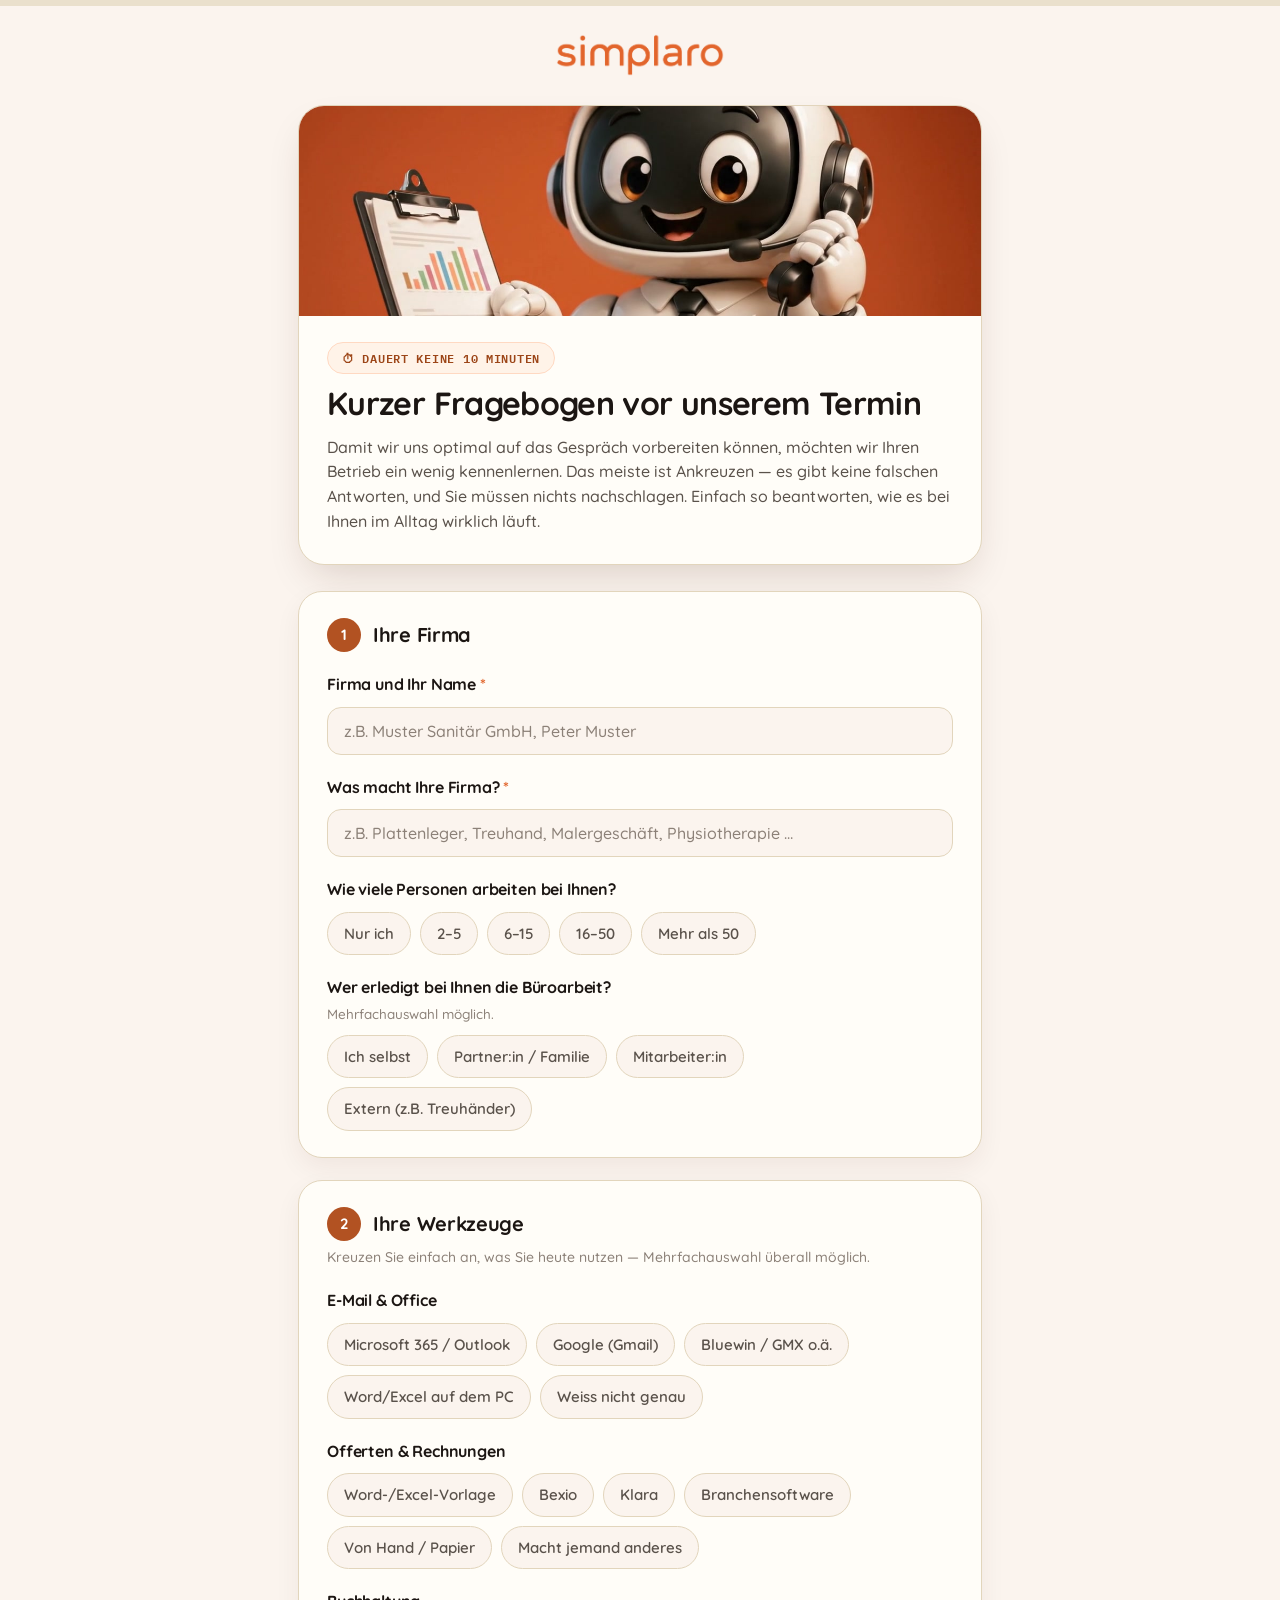
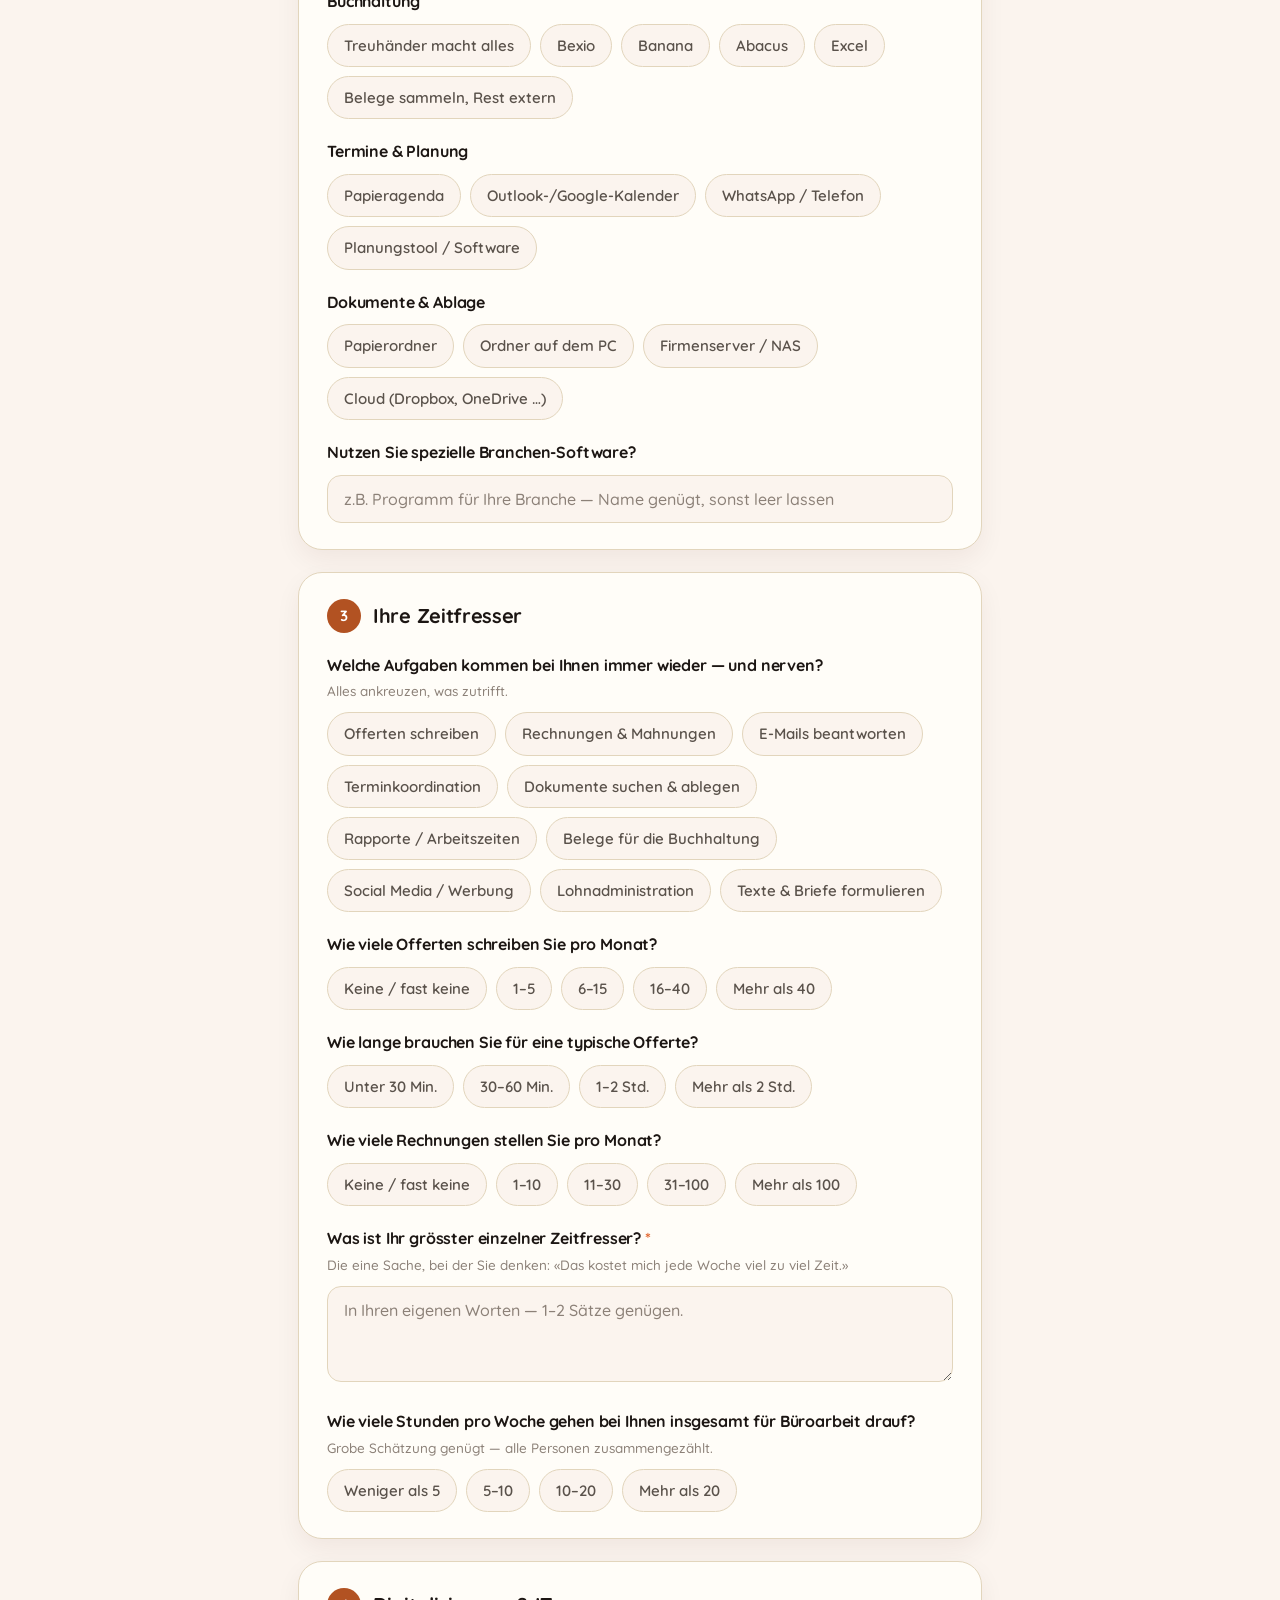
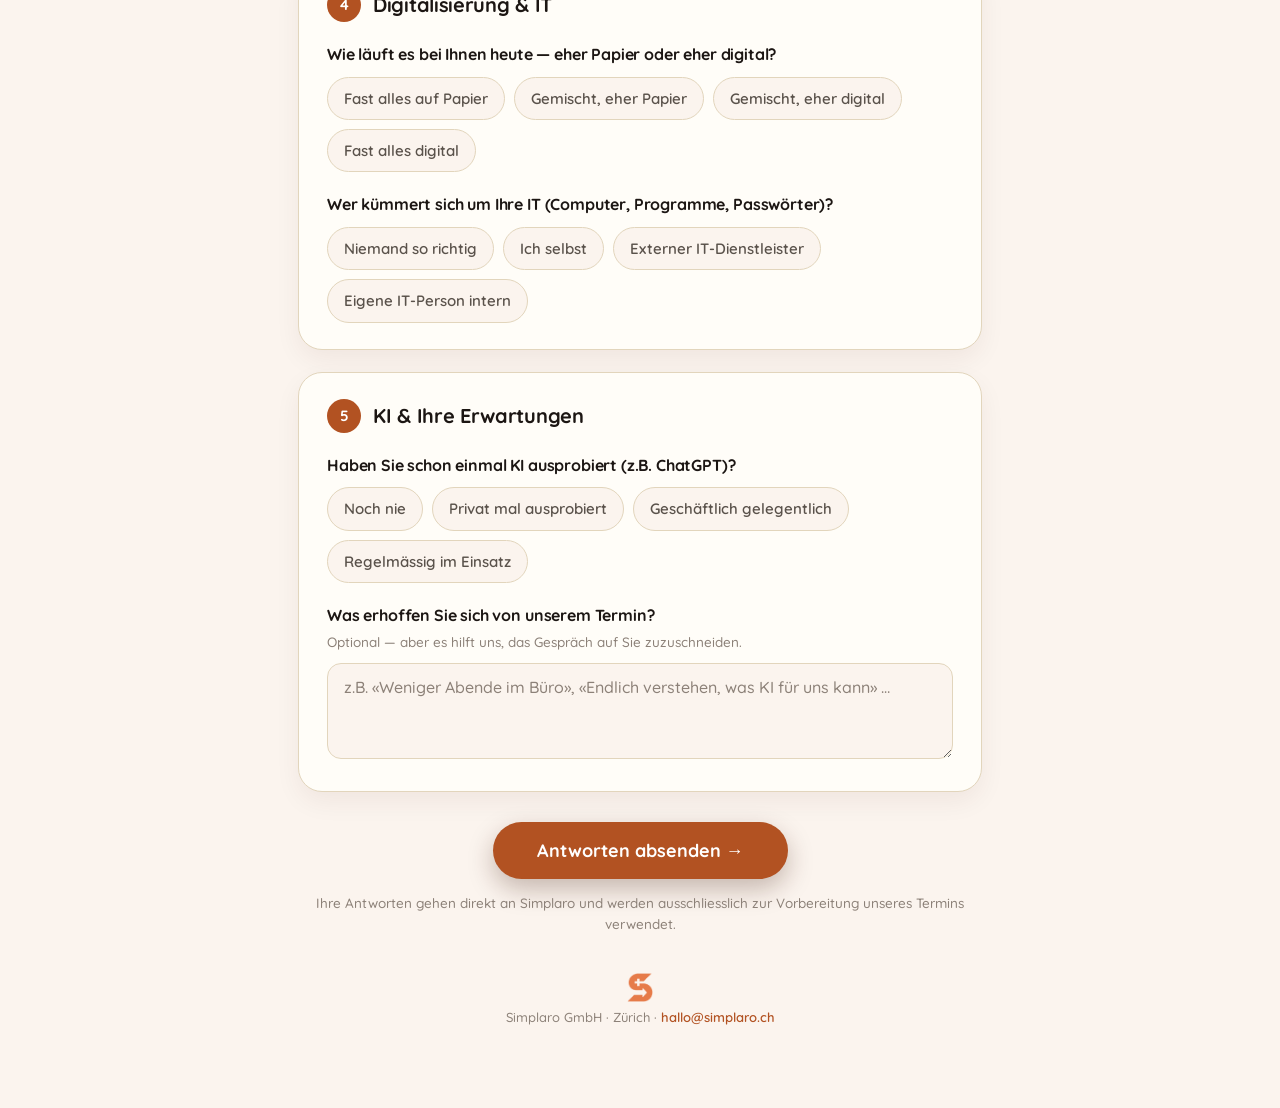
==== erstanalyse/index.html @ baf0f1b9 "Erstanalyse-Fragebogen unter /erstanalyse/ (8 Blöcke: Kunden & Auftritt, Team & Sie, Kontakt; KI-Ers" ====
<!DOCTYPE html>
<html lang="de-CH">
<head>
<meta charset="utf-8">
<meta name="viewport" content="width=device-width, initial-scale=1">
<meta name="robots" content="noindex,nofollow">
<title>Simplaro Erstanalyse – Kurzer Fragebogen</title>
<link rel="icon" type="image/png" href="assets/logo-mark-terra.png">
<link rel="preconnect" href="https://fonts.googleapis.com">
<link rel="preconnect" href="https://fonts.gstatic.com" crossorigin>
<link href="https://fonts.googleapis.com/css2?family=Quicksand:wght@500;600;700&family=IBM+Plex+Mono:wght@400;500;600&display=swap" rel="stylesheet">
<style>
  :root {
    --bg: #FBF4EE;
    --bg-warm: #F4EDE1;
    --bg-deep: #EAE0CC;
    --card: #FFFDF8;
    --ink: #1C1613;
    --ink-soft: #5A524B;
    --ink-faint: #8C8178;
    --terra: #B25222;
    --terra-dark: #9C4517;
    --terra-bright: #E2652C;
    --peach: #FFD9C2;
    --peach-soft: #FFF3E8;
    --line: #E2D5BC;
  }
  * { margin: 0; padding: 0; box-sizing: border-box; }
  html { scroll-behavior: smooth; }
  body {
    font-family: 'Quicksand', sans-serif;
    font-weight: 500;
    background: var(--bg);
    color: var(--ink);
    line-height: 1.55;
    -webkit-font-smoothing: antialiased;
  }
  .mono {
    font-family: 'IBM Plex Mono', monospace;
    font-size: 12px;
    font-weight: 600;
    letter-spacing: 0.06em;
    text-transform: uppercase;
  }

  /* Fortschrittsbalken */
  .progress-wrap {
    position: fixed; top: 0; left: 0; right: 0; z-index: 50;
    height: 6px; background: var(--bg-deep);
  }
  .progress-bar {
    height: 100%; width: 0%;
    background: linear-gradient(90deg, var(--terra), var(--terra-bright));
    border-radius: 0 999px 999px 0;
    transition: width 0.35s ease;
  }

  .shell { max-width: 720px; margin: 0 auto; padding: 34px 18px 80px; }

  /* Kopf */
  header { text-align: center; margin-bottom: 26px; }
  header img.wordmark { width: 168px; max-width: 55%; height: auto; margin-bottom: 22px; }
  .hero-card {
    background: var(--card);
    border: 1px solid var(--line);
    border-radius: 26px;
    overflow: hidden;
    box-shadow: 0 18px 40px -12px rgba(60,20,5,0.18);
    text-align: left;
  }
  .hero-img {
    display: block; width: 100%; height: 210px;
    object-fit: cover; object-position: center 30%;
  }
  .hero-body { padding: 26px 28px 30px; }
  h1 {
    font-size: clamp(24px, 5.5vw, 32px);
    font-weight: 700;
    letter-spacing: -0.02em;
    line-height: 1.2;
    margin: 10px 0 12px;
  }
  .hero-body p { color: var(--ink-soft); font-size: 16px; }
  .pill {
    display: inline-flex; align-items: center; gap: 7px;
    background: var(--peach-soft);
    color: var(--terra-dark);
    border: 1px solid var(--peach);
    border-radius: 999px;
    padding: 6px 14px;
  }

  /* Frage-Blöcke */
  section.block {
    background: var(--card);
    border: 1px solid var(--line);
    border-radius: 24px;
    padding: 26px 28px;
    margin-top: 22px;
    box-shadow: 0 10px 26px rgba(62,22,6,0.06);
  }
  .block-head { display: flex; align-items: center; gap: 12px; margin-bottom: 6px; }
  .block-num {
    flex: none;
    width: 34px; height: 34px; border-radius: 999px;
    background: var(--terra); color: #fff;
    display: flex; align-items: center; justify-content: center;
    font-weight: 700; font-size: 15px;
  }
  .block h2 { font-size: 20px; font-weight: 700; letter-spacing: -0.015em; }
  .block-intro { color: var(--ink-faint); font-size: 14px; margin-bottom: 4px; }

  fieldset { border: 0; margin-top: 20px; }
  legend, .q-label {
    display: block;
    font-weight: 700; font-size: 16px;
    letter-spacing: -0.01em;
    margin-bottom: 10px;
  }
  .hint { font-weight: 500; color: var(--ink-faint); font-size: 13.5px; margin: -6px 0 10px; }
  .req { color: var(--terra-bright); }

  /* Chips (Radio + Checkbox) */
  .chips { display: flex; flex-wrap: wrap; gap: 9px; }
  .chips label {
    position: relative; cursor: pointer;
    display: inline-flex; align-items: center;
    border: 1.5px solid var(--line);
    background: var(--bg);
    border-radius: 999px;
    padding: 9px 16px;
    font-size: 15px; font-weight: 600;
    color: var(--ink-soft);
    transition: all 0.15s ease;
    user-select: none;
  }
  .chips label:hover { border-color: var(--terra-bright); color: var(--ink); }
  .chips input { position: absolute; opacity: 0; pointer-events: none; }
  .chips input:checked + span { color: inherit; }
  .chips label:has(input:checked) {
    background: var(--peach-soft);
    border-color: var(--terra);
    color: var(--terra-dark);
    box-shadow: 0 2px 8px rgba(178,82,34,0.18);
  }
  .chips label:has(input:focus-visible) { outline: 2px solid var(--terra-bright); outline-offset: 2px; }

  /* Textfelder */
  input[type="text"], textarea {
    width: 100%;
    font-family: 'Quicksand', sans-serif;
    font-size: 16px; font-weight: 600;
    color: var(--ink);
    background: var(--bg);
    border: 1.5px solid var(--line);
    border-radius: 14px;
    padding: 13px 16px;
    transition: border-color 0.15s ease;
  }
  textarea { min-height: 96px; resize: vertical; font-weight: 500; }
  input[type="text"]:focus, textarea:focus {
    outline: none; border-color: var(--terra);
    background: #fff;
  }
  input::placeholder, textarea::placeholder { color: var(--ink-faint); font-weight: 500; }

  /* Absenden */
  .submit-zone { text-align: center; margin-top: 30px; }
  button.send {
    font-family: 'Quicksand', sans-serif;
    font-size: 18px; font-weight: 700;
    color: #fff; background: var(--terra);
    border: 0; border-radius: 999px;
    padding: 17px 44px;
    cursor: pointer;
    box-shadow: 0 10px 26px rgba(62,22,6,0.28);
    transition: all 0.15s ease;
  }
  button.send:hover { background: var(--terra-dark); transform: translateY(-1px); }
  button.send:disabled { opacity: 0.6; cursor: wait; transform: none; }
  .submit-note { color: var(--ink-faint); font-size: 13.5px; margin-top: 14px; }
  .form-error {
    display: none;
    margin-top: 16px; padding: 13px 18px;
    background: #FBEAE5; color: #A83A08;
    border: 1px solid #E98C58; border-radius: 14px;
    font-weight: 600; font-size: 15px;
  }

  /* Erfolg */
  #success { display: none; text-align: center; padding-top: 4vh; }
  #success .hero-card { text-align: center; }
  #success .hero-body { padding: 30px 28px 38px; }
  #success h1 { margin-top: 4px; }
  .potential-box {
    margin: 22px 0 6px;
    background: var(--peach-soft);
    border: 1.5px solid var(--peach);
    border-radius: 20px;
    padding: 20px 22px 22px;
    text-align: center;
  }
  .potential-box .mono { color: var(--terra-dark); }
  .potential-amount {
    font-family: 'IBM Plex Mono', monospace;
    font-size: clamp(22px, 6vw, 30px);
    font-weight: 600;
    color: var(--terra-dark);
    letter-spacing: -0.02em;
    margin: 8px 0 6px;
  }
  .potential-box p { font-size: 14.5px; color: var(--ink-soft); }
  .potential-chf {
    color: var(--ink-soft) !important;
    text-transform: none !important;
    letter-spacing: 0 !important;
    font-size: 14px !important;
    margin: -2px 0 10px;
  }
  .potential-note { font-size: 12.5px !important; color: var(--ink-faint) !important; margin-top: 10px; }

  footer {
    text-align: center; margin-top: 38px;
    color: var(--ink-faint); font-size: 13px;
  }
  footer a { color: var(--terra); font-weight: 600; text-decoration: none; }

  @media (max-width: 480px) {
    .shell { padding: 26px 12px 60px; }
    section.block, .hero-body { padding-left: 20px; padding-right: 20px; }
    section.block { padding-top: 22px; padding-bottom: 22px; border-radius: 20px; }
    .hero-img { height: 165px; }
    .chips label { padding: 10px 15px; }
  }
</style>
</head>
<body>

<div class="progress-wrap" aria-hidden="true"><div class="progress-bar" id="progressBar"></div></div>

<div class="shell">

  <header>
    <img class="wordmark" src="assets/logo-wordmark-terra.png" alt="Simplaro">
    <div class="hero-card">
      <img class="hero-img" src="assets/buerobot-phone.jpg" alt="Simplaro Bürobot mit Checkliste">
      <div class="hero-body">
        <span class="pill mono">⏱ Dauert keine 10 Minuten</span>
        <h1>Kurzer Fragebogen vor unserem Termin</h1>
        <p>Damit wir uns optimal auf das Gespräch vorbereiten können, möchten wir Ihren Betrieb ein wenig kennenlernen. Das meiste ist Ankreuzen — es gibt keine falschen Antworten, und Sie müssen nichts nachschlagen. Einfach so beantworten, wie es bei Ihnen im Alltag wirklich läuft.</p>
      </div>
    </div>
  </header>

  <form id="fragebogen" novalidate>
    <input type="text" name="_gotcha" tabindex="-1" autocomplete="off" style="display:none" aria-hidden="true">

    <!-- Block 1: Ihre Firma -->
    <section class="block">
      <div class="block-head"><div class="block-num">1</div><h2>Ihre Firma</h2></div>

      <fieldset>
        <label class="q-label" for="firma_name">Firma und Ihr Name <span class="req">*</span></label>
        <input type="text" id="firma_name" name="Firma und Name" required placeholder="z.B. Muster Sanitär GmbH, Peter Muster">
      </fieldset>

      <fieldset>
        <label class="q-label" for="branche">Was macht Ihre Firma? <span class="req">*</span></label>
        <input type="text" id="branche" name="Branche und Tätigkeit" required placeholder="z.B. Plattenleger, Treuhand, Malergeschäft, Physiotherapie …">
      </fieldset>

      <fieldset>
        <legend>Wie viele Personen arbeiten bei Ihnen?</legend>
        <div class="chips">
          <label><input type="radio" name="Mitarbeitende" value="Nur ich"><span>Nur ich</span></label>
          <label><input type="radio" name="Mitarbeitende" value="2–5"><span>2–5</span></label>
          <label><input type="radio" name="Mitarbeitende" value="6–15"><span>6–15</span></label>
          <label><input type="radio" name="Mitarbeitende" value="16–50"><span>16–50</span></label>
          <label><input type="radio" name="Mitarbeitende" value="Mehr als 50"><span>Mehr als 50</span></label>
        </div>
      </fieldset>

      <fieldset>
        <legend>Wer erledigt bei Ihnen die Büroarbeit?</legend>
        <p class="hint">Mehrfachauswahl möglich.</p>
        <div class="chips">
          <label><input type="checkbox" name="Büroarbeit erledigt" value="Ich selbst"><span>Ich selbst</span></label>
          <label><input type="checkbox" name="Büroarbeit erledigt" value="Partner:in / Familie"><span>Partner:in / Familie</span></label>
          <label><input type="checkbox" name="Büroarbeit erledigt" value="Mitarbeiter:in"><span>Mitarbeiter:in</span></label>
          <label><input type="checkbox" name="Büroarbeit erledigt" value="Extern (z.B. Treuhänder)"><span>Extern (z.B. Treuhänder)</span></label>
        </div>
      </fieldset>
    </section>

    <!-- Block 2: Ihre Werkzeuge -->
    <section class="block">
      <div class="block-head"><div class="block-num">2</div><h2>Ihre Werkzeuge</h2></div>
      <p class="block-intro">Kreuzen Sie einfach an, was Sie heute nutzen — Mehrfachauswahl überall möglich.</p>

      <fieldset>
        <legend>E-Mail &amp; Office</legend>
        <div class="chips">
          <label><input type="checkbox" name="Tools E-Mail und Office" value="Microsoft 365 / Outlook"><span>Microsoft 365 / Outlook</span></label>
          <label><input type="checkbox" name="Tools E-Mail und Office" value="Google (Gmail/Workspace)"><span>Google (Gmail)</span></label>
          <label><input type="checkbox" name="Tools E-Mail und Office" value="Bluewin / GMX / Hostpoint o.ä."><span>Bluewin / GMX o.ä.</span></label>
          <label><input type="checkbox" name="Tools E-Mail und Office" value="Word/Excel lokal installiert"><span>Word/Excel auf dem PC</span></label>
          <label><input type="checkbox" name="Tools E-Mail und Office" value="Weiss nicht genau"><span>Weiss nicht genau</span></label>
        </div>
      </fieldset>

      <fieldset>
        <legend>Offerten &amp; Rechnungen</legend>
        <div class="chips">
          <label><input type="checkbox" name="Tools Offerten und Rechnungen" value="Word-/Excel-Vorlage"><span>Word-/Excel-Vorlage</span></label>
          <label><input type="checkbox" name="Tools Offerten und Rechnungen" value="Bexio"><span>Bexio</span></label>
          <label><input type="checkbox" name="Tools Offerten und Rechnungen" value="Klara"><span>Klara</span></label>
          <label><input type="checkbox" name="Tools Offerten und Rechnungen" value="Branchensoftware"><span>Branchensoftware</span></label>
          <label><input type="checkbox" name="Tools Offerten und Rechnungen" value="Von Hand / Papier"><span>Von Hand / Papier</span></label>
          <label><input type="checkbox" name="Tools Offerten und Rechnungen" value="Macht jemand anderes für mich"><span>Macht jemand anderes</span></label>
        </div>
      </fieldset>

      <fieldset>
        <legend>Buchhaltung</legend>
        <div class="chips">
          <label><input type="checkbox" name="Tools Buchhaltung" value="Treuhänder macht alles"><span>Treuhänder macht alles</span></label>
          <label><input type="checkbox" name="Tools Buchhaltung" value="Bexio"><span>Bexio</span></label>
          <label><input type="checkbox" name="Tools Buchhaltung" value="Banana"><span>Banana</span></label>
          <label><input type="checkbox" name="Tools Buchhaltung" value="Abacus"><span>Abacus</span></label>
          <label><input type="checkbox" name="Tools Buchhaltung" value="Excel"><span>Excel</span></label>
          <label><input type="checkbox" name="Tools Buchhaltung" value="Belege sammeln, Rest extern"><span>Belege sammeln, Rest extern</span></label>
        </div>
      </fieldset>

      <fieldset>
        <legend>Termine &amp; Planung</legend>
        <div class="chips">
          <label><input type="checkbox" name="Tools Termine und Planung" value="Papieragenda"><span>Papieragenda</span></label>
          <label><input type="checkbox" name="Tools Termine und Planung" value="Outlook-/Google-Kalender"><span>Outlook-/Google-Kalender</span></label>
          <label><input type="checkbox" name="Tools Termine und Planung" value="WhatsApp / Telefon"><span>WhatsApp / Telefon</span></label>
          <label><input type="checkbox" name="Tools Termine und Planung" value="Planungstool / Software"><span>Planungstool / Software</span></label>
        </div>
      </fieldset>

      <fieldset>
        <legend>Dokumente &amp; Ablage</legend>
        <div class="chips">
          <label><input type="checkbox" name="Tools Ablage" value="Papierordner"><span>Papierordner</span></label>
          <label><input type="checkbox" name="Tools Ablage" value="Ordner auf dem PC"><span>Ordner auf dem PC</span></label>
          <label><input type="checkbox" name="Tools Ablage" value="Firmenserver / NAS"><span>Firmenserver / NAS</span></label>
          <label><input type="checkbox" name="Tools Ablage" value="Cloud (Dropbox, OneDrive, Google Drive …)"><span>Cloud (Dropbox, OneDrive …)</span></label>
        </div>
      </fieldset>

      <fieldset>
        <label class="q-label" for="branchensoftware">Nutzen Sie spezielle Branchen-Software?</label>
        <input type="text" id="branchensoftware" name="Branchensoftware" placeholder="z.B. Programm für Ihre Branche — Name genügt, sonst leer lassen">
      </fieldset>
    </section>

    <!-- Block 3: Ihre Zeitfresser -->
    <section class="block">
      <div class="block-head"><div class="block-num">3</div><h2>Ihre Zeitfresser</h2></div>

      <fieldset>
        <legend>Welche Aufgaben kommen bei Ihnen immer wieder — und nerven?</legend>
        <p class="hint">Alles ankreuzen, was zutrifft.</p>
        <div class="chips">
          <label><input type="checkbox" name="Wiederkehrende Aufgaben" value="Offerten schreiben"><span>Offerten schreiben</span></label>
          <label><input type="checkbox" name="Wiederkehrende Aufgaben" value="Rechnungen und Mahnungen"><span>Rechnungen &amp; Mahnungen</span></label>
          <label><input type="checkbox" name="Wiederkehrende Aufgaben" value="E-Mails beantworten"><span>E-Mails beantworten</span></label>
          <label><input type="checkbox" name="Wiederkehrende Aufgaben" value="Terminkoordination"><span>Terminkoordination</span></label>
          <label><input type="checkbox" name="Wiederkehrende Aufgaben" value="Dokumente suchen und ablegen"><span>Dokumente suchen &amp; ablegen</span></label>
          <label><input type="checkbox" name="Wiederkehrende Aufgaben" value="Rapporte und Arbeitszeiten erfassen"><span>Rapporte / Arbeitszeiten</span></label>
          <label><input type="checkbox" name="Wiederkehrende Aufgaben" value="Belege für die Buchhaltung"><span>Belege für die Buchhaltung</span></label>
          <label><input type="checkbox" name="Wiederkehrende Aufgaben" value="Social Media und Werbung"><span>Social Media / Werbung</span></label>
          <label><input type="checkbox" name="Wiederkehrende Aufgaben" value="Lohnadministration"><span>Lohnadministration</span></label>
          <label><input type="checkbox" name="Wiederkehrende Aufgaben" value="Texte und Briefe formulieren"><span>Texte &amp; Briefe formulieren</span></label>
        </div>
      </fieldset>

      <fieldset>
        <legend>Wie viele Offerten schreiben Sie pro Monat?</legend>
        <div class="chips">
          <label><input type="radio" name="Offerten pro Monat" value="Keine / fast keine"><span>Keine / fast keine</span></label>
          <label><input type="radio" name="Offerten pro Monat" value="1–5"><span>1–5</span></label>
          <label><input type="radio" name="Offerten pro Monat" value="6–15"><span>6–15</span></label>
          <label><input type="radio" name="Offerten pro Monat" value="16–40"><span>16–40</span></label>
          <label><input type="radio" name="Offerten pro Monat" value="Mehr als 40"><span>Mehr als 40</span></label>
        </div>
      </fieldset>

      <fieldset>
        <legend>Wie lange brauchen Sie für eine typische Offerte?</legend>
        <div class="chips">
          <label><input type="radio" name="Dauer pro Offerte" value="Unter 30 Minuten"><span>Unter 30 Min.</span></label>
          <label><input type="radio" name="Dauer pro Offerte" value="30–60 Minuten"><span>30–60 Min.</span></label>
          <label><input type="radio" name="Dauer pro Offerte" value="1–2 Stunden"><span>1–2 Std.</span></label>
          <label><input type="radio" name="Dauer pro Offerte" value="Mehr als 2 Stunden"><span>Mehr als 2 Std.</span></label>
        </div>
      </fieldset>

      <fieldset>
        <legend>Wie viele Rechnungen stellen Sie pro Monat?</legend>
        <div class="chips">
          <label><input type="radio" name="Rechnungen pro Monat" value="Keine / fast keine"><span>Keine / fast keine</span></label>
          <label><input type="radio" name="Rechnungen pro Monat" value="1–10"><span>1–10</span></label>
          <label><input type="radio" name="Rechnungen pro Monat" value="11–30"><span>11–30</span></label>
          <label><input type="radio" name="Rechnungen pro Monat" value="31–100"><span>31–100</span></label>
          <label><input type="radio" name="Rechnungen pro Monat" value="Mehr als 100"><span>Mehr als 100</span></label>
        </div>
      </fieldset>

      <fieldset>
        <label class="q-label" for="zeitfresser_top">Was ist Ihr grösster einzelner Zeitfresser? <span class="req">*</span></label>
        <p class="hint">Die eine Sache, bei der Sie denken: «Das kostet mich jede Woche viel zu viel Zeit.»</p>
        <textarea id="zeitfresser_top" name="Grösster Zeitfresser" required placeholder="In Ihren eigenen Worten — 1–2 Sätze genügen."></textarea>
      </fieldset>

      <fieldset>
        <legend>Wie viele Stunden pro Woche gehen bei Ihnen insgesamt für Büroarbeit drauf?</legend>
        <p class="hint">Grobe Schätzung genügt — alle Personen zusammengezählt.</p>
        <div class="chips">
          <label><input type="radio" name="Bürostunden pro Woche" value="Weniger als 5"><span>Weniger als 5</span></label>
          <label><input type="radio" name="Bürostunden pro Woche" value="5–10"><span>5–10</span></label>
          <label><input type="radio" name="Bürostunden pro Woche" value="10–20"><span>10–20</span></label>
          <label><input type="radio" name="Bürostunden pro Woche" value="Mehr als 20"><span>Mehr als 20</span></label>
        </div>
      </fieldset>
    </section>

    <!-- Block 4: Digitalisierung & IT -->
    <section class="block">
      <div class="block-head"><div class="block-num">4</div><h2>Digitalisierung &amp; IT</h2></div>

      <fieldset>
        <legend>Wie läuft es bei Ihnen heute — eher Papier oder eher digital?</legend>
        <div class="chips">
          <label><input type="radio" name="Papier oder digital" value="Fast alles auf Papier"><span>Fast alles auf Papier</span></label>
          <label><input type="radio" name="Papier oder digital" value="Gemischt, eher Papier"><span>Gemischt, eher Papier</span></label>
          <label><input type="radio" name="Papier oder digital" value="Gemischt, eher digital"><span>Gemischt, eher digital</span></label>
          <label><input type="radio" name="Papier oder digital" value="Fast alles digital"><span>Fast alles digital</span></label>
        </div>
      </fieldset>

      <fieldset>
        <legend>Wer kümmert sich um Ihre IT (Computer, Programme, Passwörter)?</legend>
        <div class="chips">
          <label><input type="radio" name="IT-Betreuung" value="Niemand so richtig"><span>Niemand so richtig</span></label>
          <label><input type="radio" name="IT-Betreuung" value="Ich selbst"><span>Ich selbst</span></label>
          <label><input type="radio" name="IT-Betreuung" value="Externer IT-Dienstleister"><span>Externer IT-Dienstleister</span></label>
          <label><input type="radio" name="IT-Betreuung" value="Eigene IT-Person intern"><span>Eigene IT-Person intern</span></label>
        </div>
      </fieldset>
    </section>

    <!-- Block 5: KI & Erwartungen -->
    <section class="block">
      <div class="block-head"><div class="block-num">5</div><h2>KI &amp; Ihre Erwartungen</h2></div>

      <fieldset>
        <legend>Haben Sie schon einmal KI ausprobiert (z.B. ChatGPT)?</legend>
        <div class="chips">
          <label><input type="radio" name="KI-Erfahrung" value="Noch nie"><span>Noch nie</span></label>
          <label><input type="radio" name="KI-Erfahrung" value="Privat mal ausprobiert"><span>Privat mal ausprobiert</span></label>
          <label><input type="radio" name="KI-Erfahrung" value="Geschäftlich gelegentlich"><span>Geschäftlich gelegentlich</span></label>
          <label><input type="radio" name="KI-Erfahrung" value="Regelmässig im Einsatz"><span>Regelmässig im Einsatz</span></label>
        </div>
      </fieldset>

      <fieldset>
        <label class="q-label" for="erwartungen">Was erhoffen Sie sich von unserem Termin?</label>
        <p class="hint">Optional — aber es hilft uns, das Gespräch auf Sie zuzuschneiden.</p>
        <textarea id="erwartungen" name="Erwartungen an den Termin" placeholder="z.B. «Weniger Abende im Büro», «Endlich verstehen, was KI für uns kann» …"></textarea>
      </fieldset>
    </section>

    <div class="submit-zone">
      <button type="submit" class="send" id="sendBtn">Antworten absenden →</button>
      <div class="form-error" id="formError"></div>
      <p class="submit-note">Ihre Antworten gehen direkt an Simplaro und werden ausschliesslich zur Vorbereitung unseres Termins verwendet.</p>
    </div>
  </form>

  <!-- Erfolgs-Screen -->
  <div id="success">
    <div class="hero-card">
      <img class="hero-img" src="assets/buerobot-phone.jpg" alt="Simplaro Bürobot">
      <div class="hero-body">
        <span class="pill mono">✓ Angekommen</span>
        <h1 id="successTitle">Herzlichen Dank!</h1>
        <p>Ihre Antworten sind bei uns eingetroffen. Wir schauen sie uns vor unserem Termin genau an — so können wir die gemeinsame Zeit voll für Ihre Themen nutzen.</p>
        <div class="potential-box" id="potentialBox" style="display:none">
          <span class="mono">💡 Ihre Ersteinschätzung</span>
          <div class="potential-amount" id="potentialAmount"></div>
          <div class="potential-chf mono" id="potentialChf"></div>
          <p id="potentialText"></p>
          <p id="potentialHebel" style="font-size:14px; color:var(--terra-dark); font-weight:600;"></p>
          <p class="potential-note" id="potentialNote">Grobe Ersteinschätzung — was bei Ihnen wirklich drinliegt, schauen wir im Termin gemeinsam an.</p>
        </div>
        <p>Bis bald!<br><strong>Ihr Simplaro-Team</strong></p>
      </div>
    </div>
  </div>

  <footer>
    <img src="assets/logo-mark-terra.png" alt="" width="26" height="29" style="opacity:0.85"><br>
    Simplaro GmbH · Zürich · <a href="mailto:hallo@simplaro.ch">hallo@simplaro.ch</a>
  </footer>

</div>

<script>
(function () {
  var ENDPOINT = 'https://formspree.io/f/xvzjnjnv';
  var WORKER_URL = 'https://simplaro-erstanalyse.philkrieger4.workers.dev';

  var form = document.getElementById('fragebogen');
  var bar = document.getElementById('progressBar');
  var sendBtn = document.getElementById('sendBtn');
  var errBox = document.getElementById('formError');

  // Fortschritt: Anteil beantworteter Fragengruppen
  var groupNames = (function () {
    var names = [];
    form.querySelectorAll('input[name], textarea[name]').forEach(function (el) {
      if (el.name === '_gotcha') return;
      if (names.indexOf(el.name) === -1) names.push(el.name);
    });
    return names;
  })();

  function updateProgress() {
    var done = 0;
    groupNames.forEach(function (name) {
      var els = form.querySelectorAll('[name="' + CSS.escape(name) + '"]');
      var answered = false;
      els.forEach(function (el) {
        if ((el.type === 'radio' || el.type === 'checkbox') ? el.checked : el.value.trim() !== '') answered = true;
      });
      if (answered) done++;
    });
    bar.style.width = Math.round((done / groupNames.length) * 100) + '%';
  }
  form.addEventListener('input', updateProgress);
  form.addEventListener('change', updateProgress);

  function showError(msg) {
    errBox.textContent = msg;
    errBox.style.display = 'block';
  }

  form.addEventListener('submit', function (e) {
    e.preventDefault();
    errBox.style.display = 'none';

    // Pflichtfelder prüfen
    var missing = null;
    form.querySelectorAll('[required]').forEach(function (el) {
      if (!missing && el.value.trim() === '') missing = el;
    });
    if (missing) {
      showError('Bitte füllen Sie noch die mit * markierten Felder aus.');
      missing.scrollIntoView({ behavior: 'smooth', block: 'center' });
      missing.focus({ preventScroll: true });
      return;
    }

    var data = new FormData(form);
    var firma = (data.get('Firma und Name') || '').toString().trim();
    data.append('_subject', 'Simplaro Erstanalyse: ' + (firma || 'Neue Antwort'));

    function fmtCHF(n) {
      n = Math.round(n / 500) * 500;
      return n.toString().replace(/\B(?=(\d{3})+(?!\d))/g, "'");
    }
    function fmtH(n) { return (Math.round(n * 2) / 2).toString().replace('.', ','); }

    // Antworten als Objekt für die KI-Einschätzung
    var antworten = {};
    data.forEach(function (v, k) {
      if (k === '_gotcha' || k === '_subject' || v === '') return;
      antworten[k] = antworten[k] ? antworten[k] + ', ' + v : v;
    });

    // Fallback: konservative Formel (Routineanteil 40–55% × Automatisierungsgrad ~30–50% → netto 15–25%)
    function fallbackAssessment() {
      var bands = { 'Weniger als 5': [2, 5], '5–10': [5, 10], '10–20': [10, 20], 'Mehr als 20': [20, 30] };
      var band = bands[data.get('Bürostunden pro Woche')];
      if (!band) return null;
      var aufgaben = data.getAll('Wiederkehrende Aufgaben').slice(0, 3);
      return {
        stunden_pro_woche_min: band[0] * 0.15,
        stunden_pro_woche_max: band[1] * 0.25,
        chf_pro_jahr_min: band[0] * 0.15 * 46 * 100,
        chf_pro_jahr_max: band[1] * 0.25 * 46 * 100,
        einschaetzung: 'So viel wiederkehrende Büroarbeit lässt sich bei Ihnen erfahrungsgemäss automatisieren' +
          (aufgaben.length ? ' — vor allem bei: ' + aufgaben.join(', ') + '.' : '.'),
        top_hebel: aufgaben,
        vorbehalt: null
      };
    }

    // KI-Einschätzung vom Simplaro-Worker (Claude); bei Fehler/Timeout → Formel-Fallback
    function getAssessment() {
      var ctrl = new AbortController();
      var timer = setTimeout(function () { ctrl.abort(); }, 35000);
      return fetch(WORKER_URL, {
        method: 'POST',
        headers: { 'Content-Type': 'application/json' },
        body: JSON.stringify({ antworten: antworten }),
        signal: ctrl.signal
      }).then(function (res) {
        clearTimeout(timer);
        if (!res.ok) throw new Error('HTTP ' + res.status);
        return res.json();
      }).then(function (a) {
        if (typeof a.stunden_pro_woche_min !== 'number' || typeof a.chf_pro_jahr_min !== 'number') throw new Error('bad shape');
        return a;
      }).catch(function () {
        clearTimeout(timer);
        return fallbackAssessment();
      });
    }

    sendBtn.disabled = true;
    sendBtn.textContent = 'Ihre Antworten werden ausgewertet …';

    getAssessment().then(function (a) {
      if (a) {
        data.append('Ersteinschätzung Sparpotenzial (auto)',
          'ca. ' + fmtH(a.stunden_pro_woche_min) + '–' + fmtH(a.stunden_pro_woche_max) + ' Std./Woche' +
          ' ≈ CHF ' + fmtCHF(a.chf_pro_jahr_min) + '–' + fmtCHF(a.chf_pro_jahr_max) + ' pro Jahr | ' +
          a.einschaetzung +
          (a.top_hebel && a.top_hebel.length ? ' | Hebel: ' + a.top_hebel.join(', ') : '') +
          (a.vorbehalt ? ' | Vorbehalt: ' + a.vorbehalt : ''));
      }

      sendBtn.textContent = 'Wird gesendet …';
      return fetch(ENDPOINT, {
        method: 'POST',
        body: data,
        headers: { 'Accept': 'application/json' }
      }).then(function (res) {
        if (!res.ok) throw new Error('HTTP ' + res.status);
        var vorname = firma.split(',').pop().trim().split(' ')[0];
        if (vorname && firma.indexOf(',') !== -1) {
          document.getElementById('successTitle').textContent = 'Herzlichen Dank, ' + vorname + '!';
        }
        if (a) {
          document.getElementById('potentialAmount').textContent =
            'ca. ' + fmtH(a.stunden_pro_woche_min) + '–' + fmtH(a.stunden_pro_woche_max) + ' Std. pro Woche';
          document.getElementById('potentialChf').textContent =
            '≈ CHF ' + fmtCHF(a.chf_pro_jahr_min) + '–' + fmtCHF(a.chf_pro_jahr_max) + ' pro Jahr';
          document.getElementById('potentialText').textContent = a.einschaetzung;
          document.getElementById('potentialHebel').textContent =
            (a.top_hebel && a.top_hebel.length) ? 'Ihre grössten Hebel: ' + a.top_hebel.join(' · ') : '';
          if (a.vorbehalt) {
            document.getElementById('potentialNote').textContent =
              a.vorbehalt + ' Was bei Ihnen wirklich drinliegt, schauen wir im Termin gemeinsam an.';
          }
          document.getElementById('potentialBox').style.display = 'block';
        }
        form.style.display = 'none';
        document.querySelector('header').style.display = 'none';
        document.getElementById('success').style.display = 'block';
        bar.style.width = '100%';
        window.scrollTo({ top: 0, behavior: 'smooth' });
      });
    }).catch(function () {
      sendBtn.disabled = false;
      sendBtn.textContent = 'Antworten absenden →';
      showError('Hoppla — das Senden hat nicht geklappt. Bitte versuchen Sie es nochmals oder schicken Sie uns Ihre Antworten per E-Mail an hallo@simplaro.ch.');
    });
  });
})();
</script>
</body>
</html>
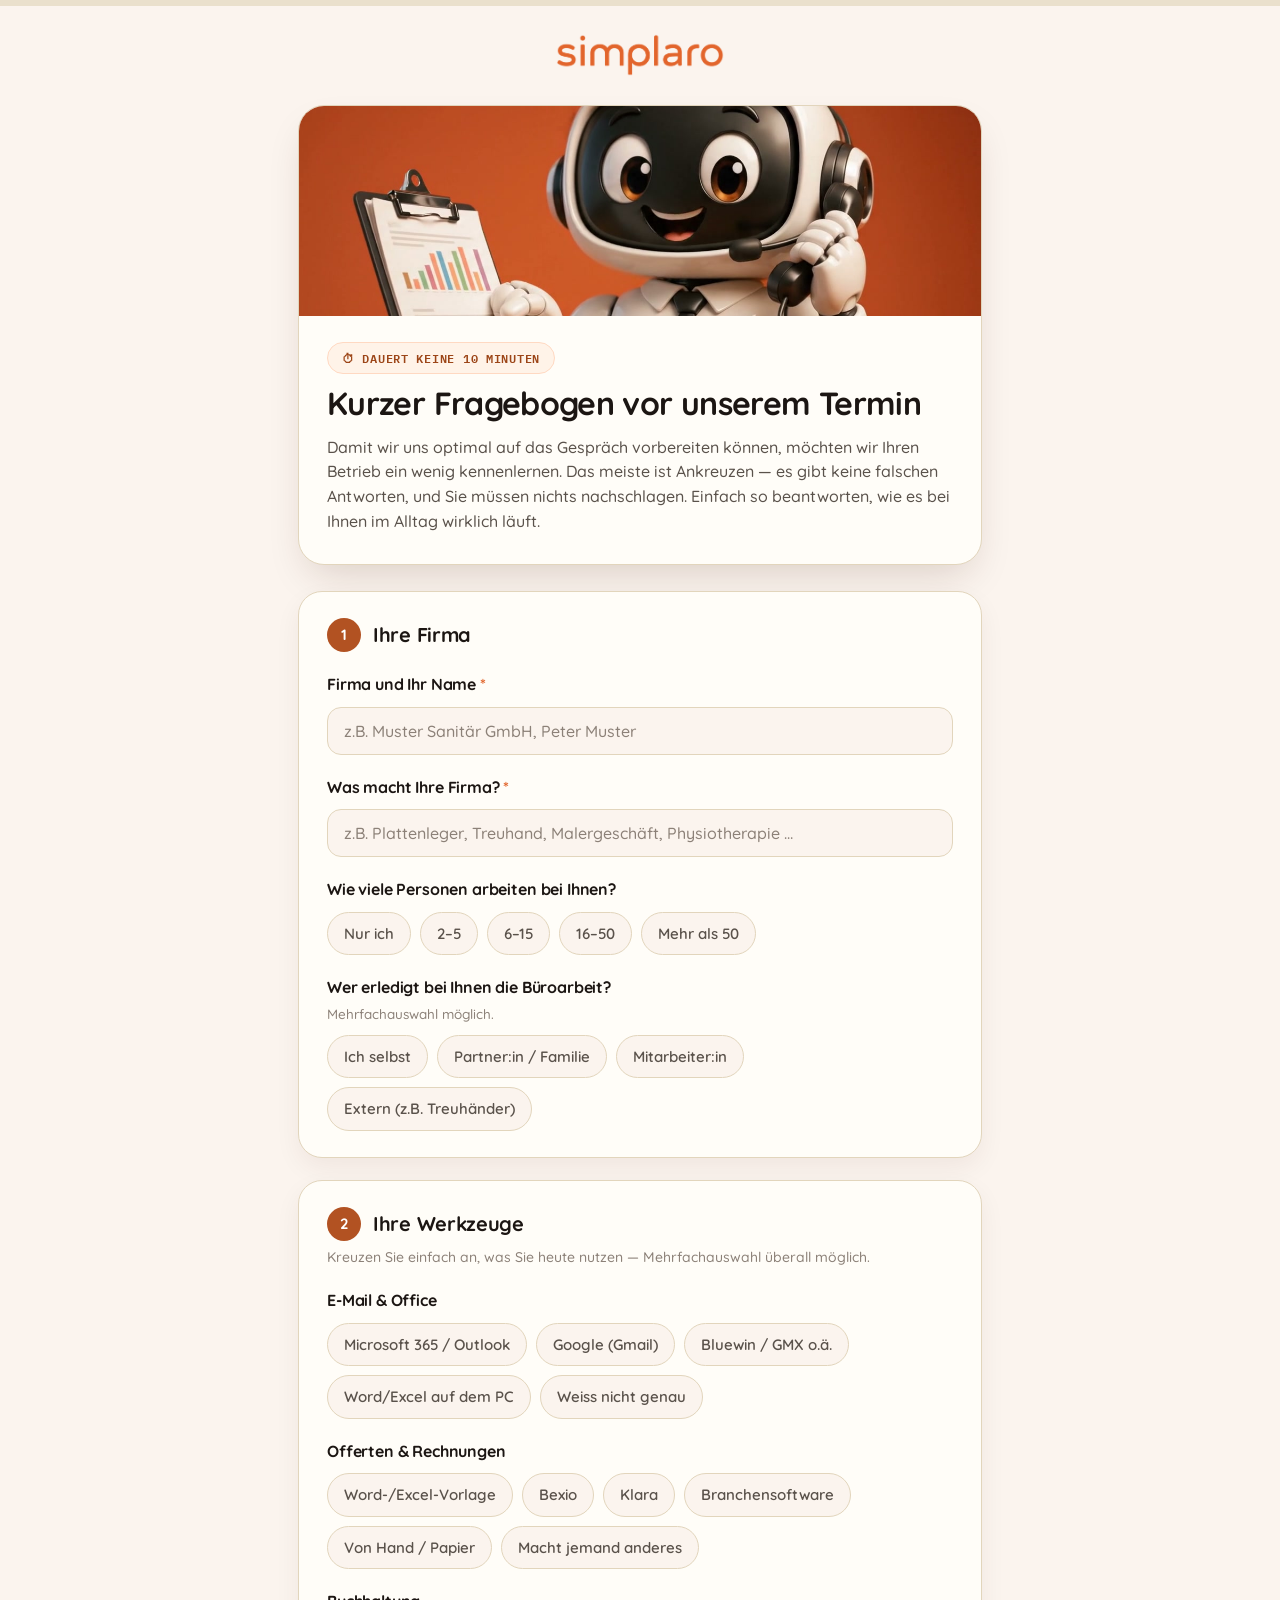
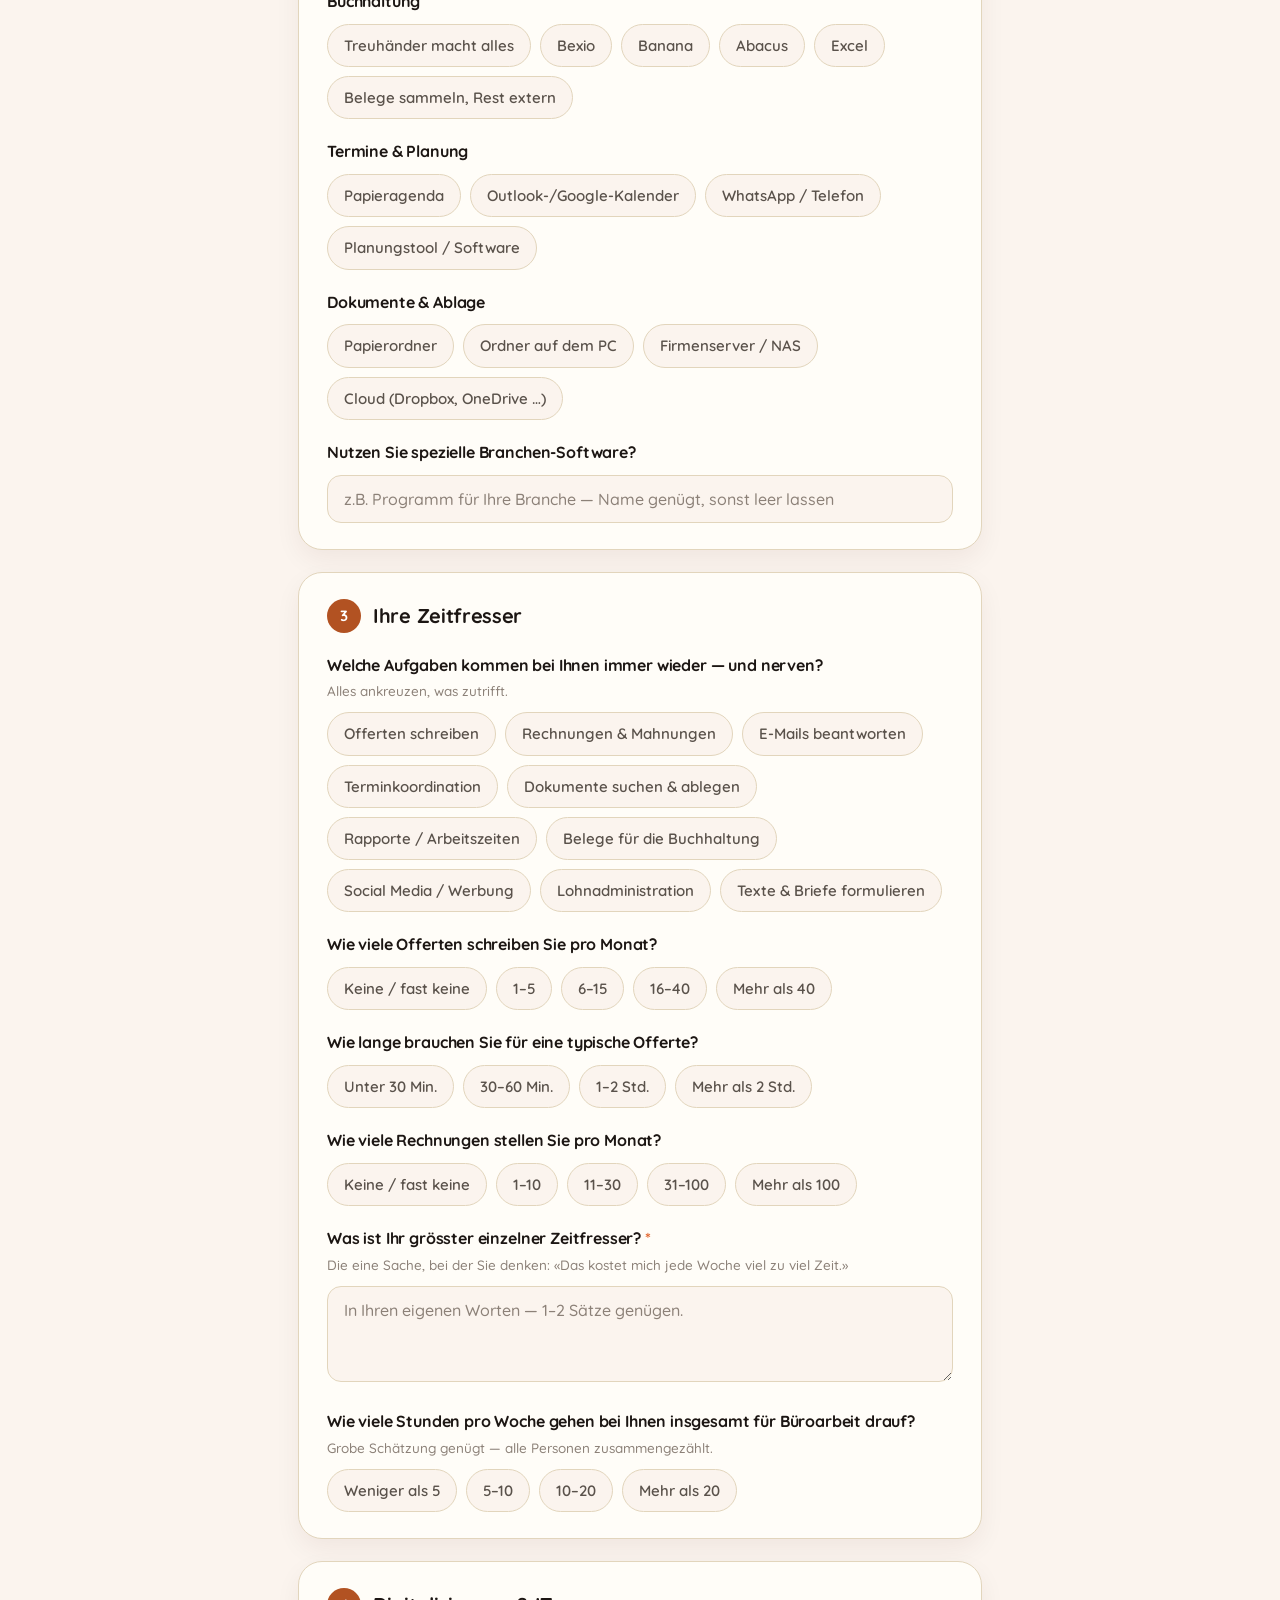
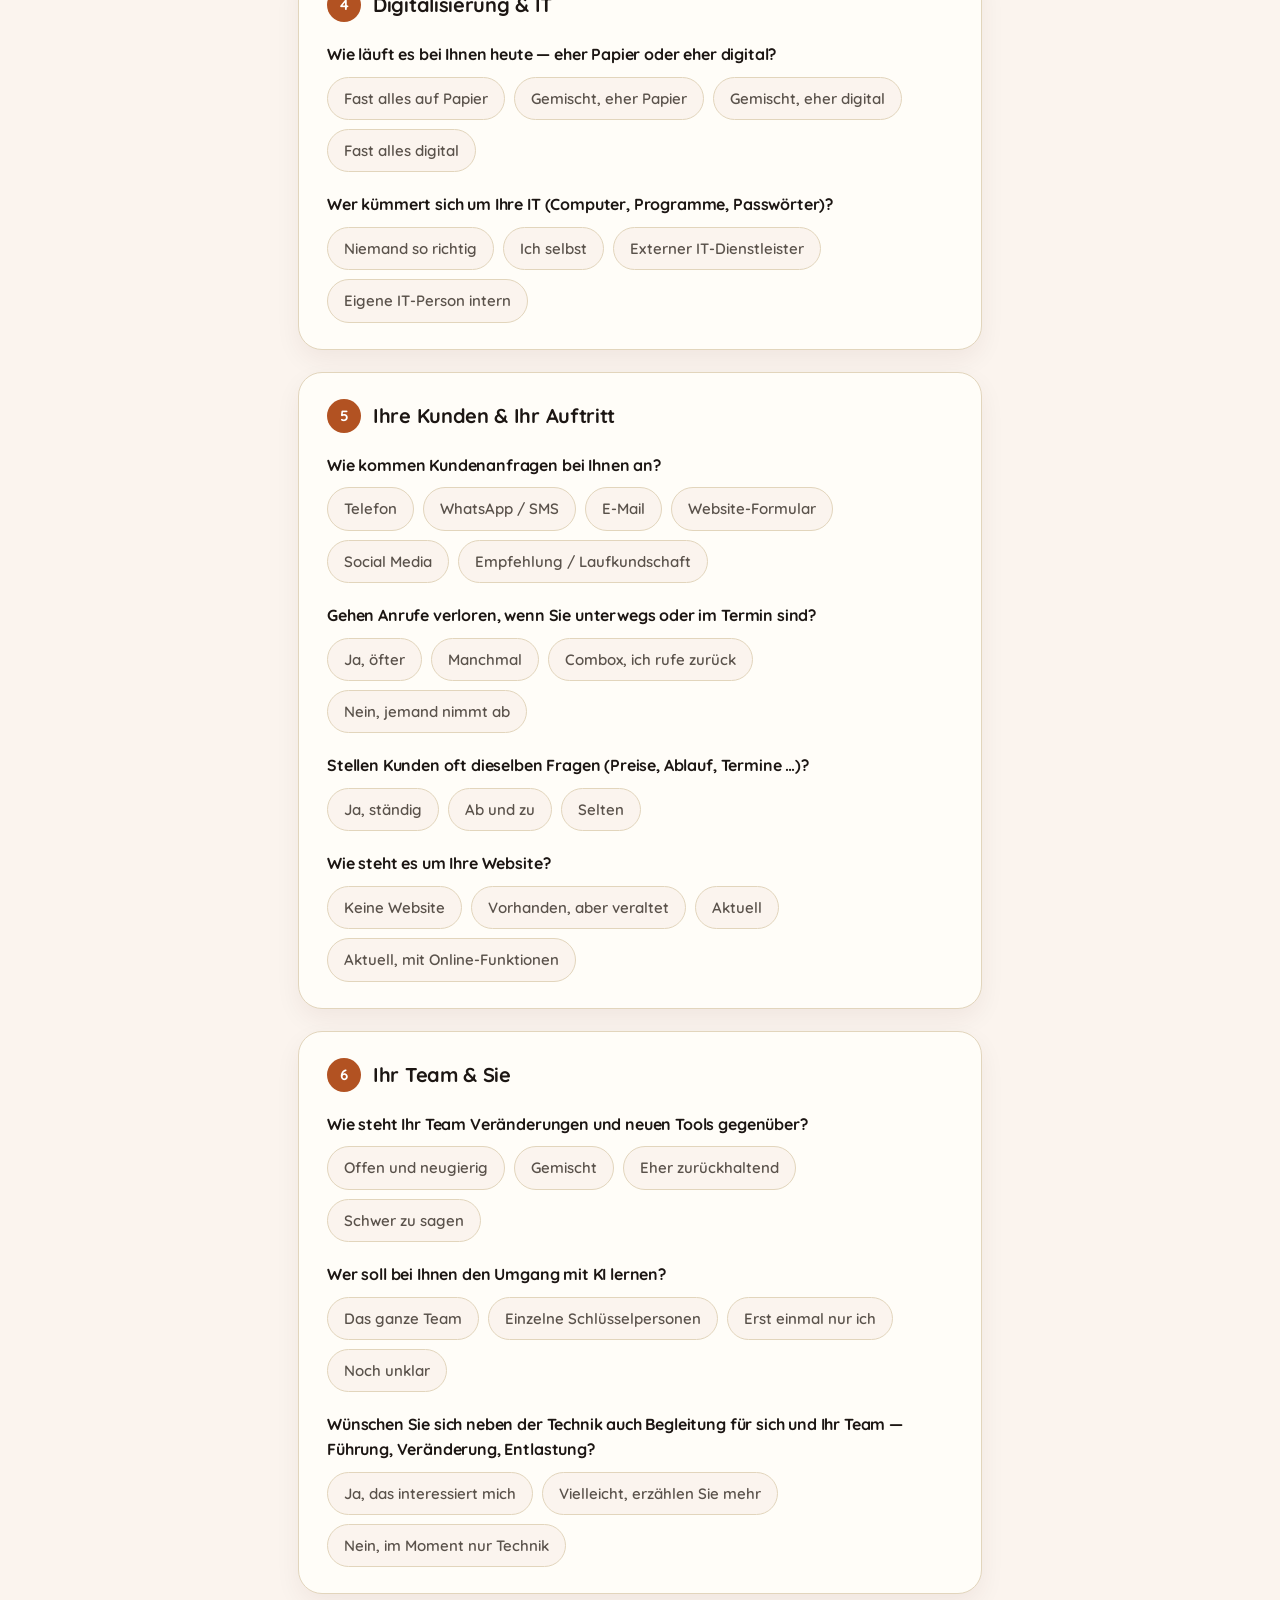
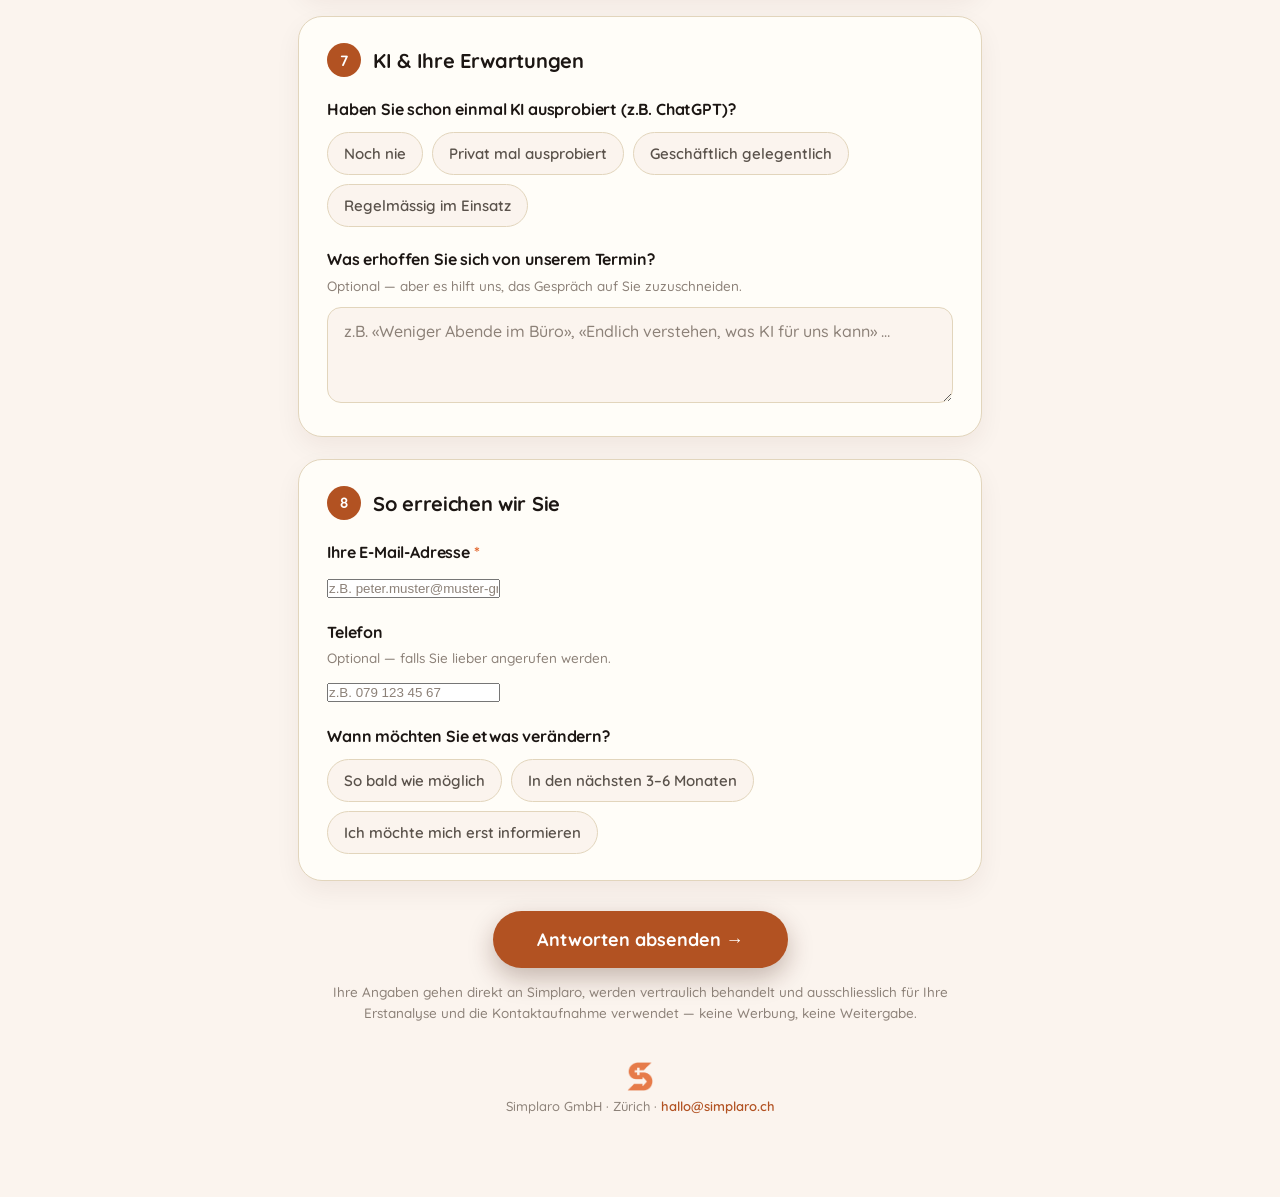
==== commit 1789ed25: "Erstanalyse: korrekte neue Version (8 Blöcke) — vorher versehentlich alte Fassung kopiert" ====
--- a/erstanalyse/index.html
+++ b/erstanalyse/index.html
@@ -454,9 +454,89 @@
       </fieldset>
     </section>
 
-    <!-- Block 5: KI & Erwartungen -->
+    <!-- Block 5: Kundenkontakt & Aussenauftritt -->
     <section class="block">
-      <div class="block-head"><div class="block-num">5</div><h2>KI &amp; Ihre Erwartungen</h2></div>
+      <div class="block-head"><div class="block-num">5</div><h2>Ihre Kunden &amp; Ihr Auftritt</h2></div>
+
+      <fieldset>
+        <legend>Wie kommen Kundenanfragen bei Ihnen an?</legend>
+        <div class="chips">
+          <label><input type="checkbox" name="Anfragekanäle" value="Telefon"><span>Telefon</span></label>
+          <label><input type="checkbox" name="Anfragekanäle" value="WhatsApp / SMS"><span>WhatsApp / SMS</span></label>
+          <label><input type="checkbox" name="Anfragekanäle" value="E-Mail"><span>E-Mail</span></label>
+          <label><input type="checkbox" name="Anfragekanäle" value="Website-Formular"><span>Website-Formular</span></label>
+          <label><input type="checkbox" name="Anfragekanäle" value="Social Media"><span>Social Media</span></label>
+          <label><input type="checkbox" name="Anfragekanäle" value="Empfehlung / Laufkundschaft"><span>Empfehlung / Laufkundschaft</span></label>
+        </div>
+      </fieldset>
+
+      <fieldset>
+        <legend>Gehen Anrufe verloren, wenn Sie unterwegs oder im Termin sind?</legend>
+        <div class="chips">
+          <label><input type="radio" name="Verpasste Anrufe" value="Ja, öfter"><span>Ja, öfter</span></label>
+          <label><input type="radio" name="Verpasste Anrufe" value="Manchmal"><span>Manchmal</span></label>
+          <label><input type="radio" name="Verpasste Anrufe" value="Combox, ich rufe zurück"><span>Combox, ich rufe zurück</span></label>
+          <label><input type="radio" name="Verpasste Anrufe" value="Nein, jemand nimmt ab"><span>Nein, jemand nimmt ab</span></label>
+        </div>
+      </fieldset>
+
+      <fieldset>
+        <legend>Stellen Kunden oft dieselben Fragen (Preise, Ablauf, Termine …)?</legend>
+        <div class="chips">
+          <label><input type="radio" name="Gleiche Kundenfragen" value="Ja, ständig"><span>Ja, ständig</span></label>
+          <label><input type="radio" name="Gleiche Kundenfragen" value="Ab und zu"><span>Ab und zu</span></label>
+          <label><input type="radio" name="Gleiche Kundenfragen" value="Selten"><span>Selten</span></label>
+        </div>
+      </fieldset>
+
+      <fieldset>
+        <legend>Wie steht es um Ihre Website?</legend>
+        <div class="chips">
+          <label><input type="radio" name="Website-Status" value="Keine Website"><span>Keine Website</span></label>
+          <label><input type="radio" name="Website-Status" value="Vorhanden, aber veraltet"><span>Vorhanden, aber veraltet</span></label>
+          <label><input type="radio" name="Website-Status" value="Aktuell"><span>Aktuell</span></label>
+          <label><input type="radio" name="Website-Status" value="Aktuell mit Online-Funktionen"><span>Aktuell, mit Online-Funktionen</span></label>
+        </div>
+      </fieldset>
+    </section>
+
+    <!-- Block 6: Ihr Team & Sie -->
+    <section class="block">
+      <div class="block-head"><div class="block-num">6</div><h2>Ihr Team &amp; Sie</h2></div>
+
+      <fieldset>
+        <legend>Wie steht Ihr Team Veränderungen und neuen Tools gegenüber?</legend>
+        <div class="chips">
+          <label><input type="radio" name="Team-Haltung" value="Offen und neugierig"><span>Offen und neugierig</span></label>
+          <label><input type="radio" name="Team-Haltung" value="Gemischt"><span>Gemischt</span></label>
+          <label><input type="radio" name="Team-Haltung" value="Eher zurückhaltend"><span>Eher zurückhaltend</span></label>
+          <label><input type="radio" name="Team-Haltung" value="Schwer zu sagen"><span>Schwer zu sagen</span></label>
+        </div>
+      </fieldset>
+
+      <fieldset>
+        <legend>Wer soll bei Ihnen den Umgang mit KI lernen?</legend>
+        <div class="chips">
+          <label><input type="radio" name="KI-Schulung für" value="Das ganze Team"><span>Das ganze Team</span></label>
+          <label><input type="radio" name="KI-Schulung für" value="Einzelne Schlüsselpersonen"><span>Einzelne Schlüsselpersonen</span></label>
+          <label><input type="radio" name="KI-Schulung für" value="Erst einmal nur ich"><span>Erst einmal nur ich</span></label>
+          <label><input type="radio" name="KI-Schulung für" value="Noch unklar"><span>Noch unklar</span></label>
+        </div>
+      </fieldset>
+
+      <fieldset>
+        <legend>Wünschen Sie sich neben der Technik auch Begleitung für sich und Ihr Team — Führung, Veränderung, Entlastung?</legend>
+        <div class="chips">
+          <label><input type="radio" name="Coaching-Interesse" value="Ja, das interessiert mich"><span>Ja, das interessiert mich</span></label>
+          <label><input type="radio" name="Coaching-Interesse" value="Vielleicht, erzählen Sie mehr"><span>Vielleicht, erzählen Sie mehr</span></label>
+          <label><input type="radio" name="Coaching-Interesse" value="Nein, im Moment nur Technik"><span>Nein, im Moment nur Technik</span></label>
+        </div>
+      </fieldset>
+    </section>
+
+    <!-- Block 7: KI & Erwartungen -->
+    <section class="block">
+      <div class="block-head"><div class="block-num">7</div><h2>KI &amp; Ihre Erwartungen</h2></div>
 
       <fieldset>
         <legend>Haben Sie schon einmal KI ausprobiert (z.B. ChatGPT)?</legend>
@@ -475,10 +555,35 @@
       </fieldset>
     </section>
 
+    <!-- Block 8: Kontakt -->
+    <section class="block">
+      <div class="block-head"><div class="block-num">8</div><h2>So erreichen wir Sie</h2></div>
+
+      <fieldset>
+        <label class="q-label" for="kontakt_email">Ihre E-Mail-Adresse <span class="req">*</span></label>
+        <input type="email" id="kontakt_email" name="E-Mail" required placeholder="z.B. peter.muster@muster-gmbh.ch">
+      </fieldset>
+
+      <fieldset>
+        <label class="q-label" for="kontakt_tel">Telefon</label>
+        <p class="hint">Optional — falls Sie lieber angerufen werden.</p>
+        <input type="tel" id="kontakt_tel" name="Telefon" placeholder="z.B. 079 123 45 67">
+      </fieldset>
+
+      <fieldset>
+        <legend>Wann möchten Sie etwas verändern?</legend>
+        <div class="chips">
+          <label><input type="radio" name="Zeithorizont" value="So bald wie möglich"><span>So bald wie möglich</span></label>
+          <label><input type="radio" name="Zeithorizont" value="In den nächsten 3–6 Monaten"><span>In den nächsten 3–6 Monaten</span></label>
+          <label><input type="radio" name="Zeithorizont" value="Ich möchte mich erst informieren"><span>Ich möchte mich erst informieren</span></label>
+        </div>
+      </fieldset>
+    </section>
+
     <div class="submit-zone">
       <button type="submit" class="send" id="sendBtn">Antworten absenden →</button>
       <div class="form-error" id="formError"></div>
-      <p class="submit-note">Ihre Antworten gehen direkt an Simplaro und werden ausschliesslich zur Vorbereitung unseres Termins verwendet.</p>
+      <p class="submit-note">Ihre Angaben gehen direkt an Simplaro, werden vertraulich behandelt und ausschliesslich für Ihre Erstanalyse und die Kontaktaufnahme verwendet — keine Werbung, keine Weitergabe.</p>
     </div>
   </form>
 
@@ -569,6 +674,8 @@
     var data = new FormData(form);
     var firma = (data.get('Firma und Name') || '').toString().trim();
     data.append('_subject', 'Simplaro Erstanalyse: ' + (firma || 'Neue Antwort'));
+    var replyMail = (data.get('E-Mail') || '').toString().trim();
+    if (replyMail) data.append('_replyto', replyMail);
 
     function fmtCHF(n) {
       n = Math.round(n / 500) * 500;
@@ -579,7 +686,7 @@
     // Antworten als Objekt für die KI-Einschätzung
     var antworten = {};
     data.forEach(function (v, k) {
-      if (k === '_gotcha' || k === '_subject' || v === '') return;
+      if (k === '_gotcha' || k === '_subject' || k === '_replyto' || v === '') return;
       antworten[k] = antworten[k] ? antworten[k] + ', ' + v : v;
     });
 
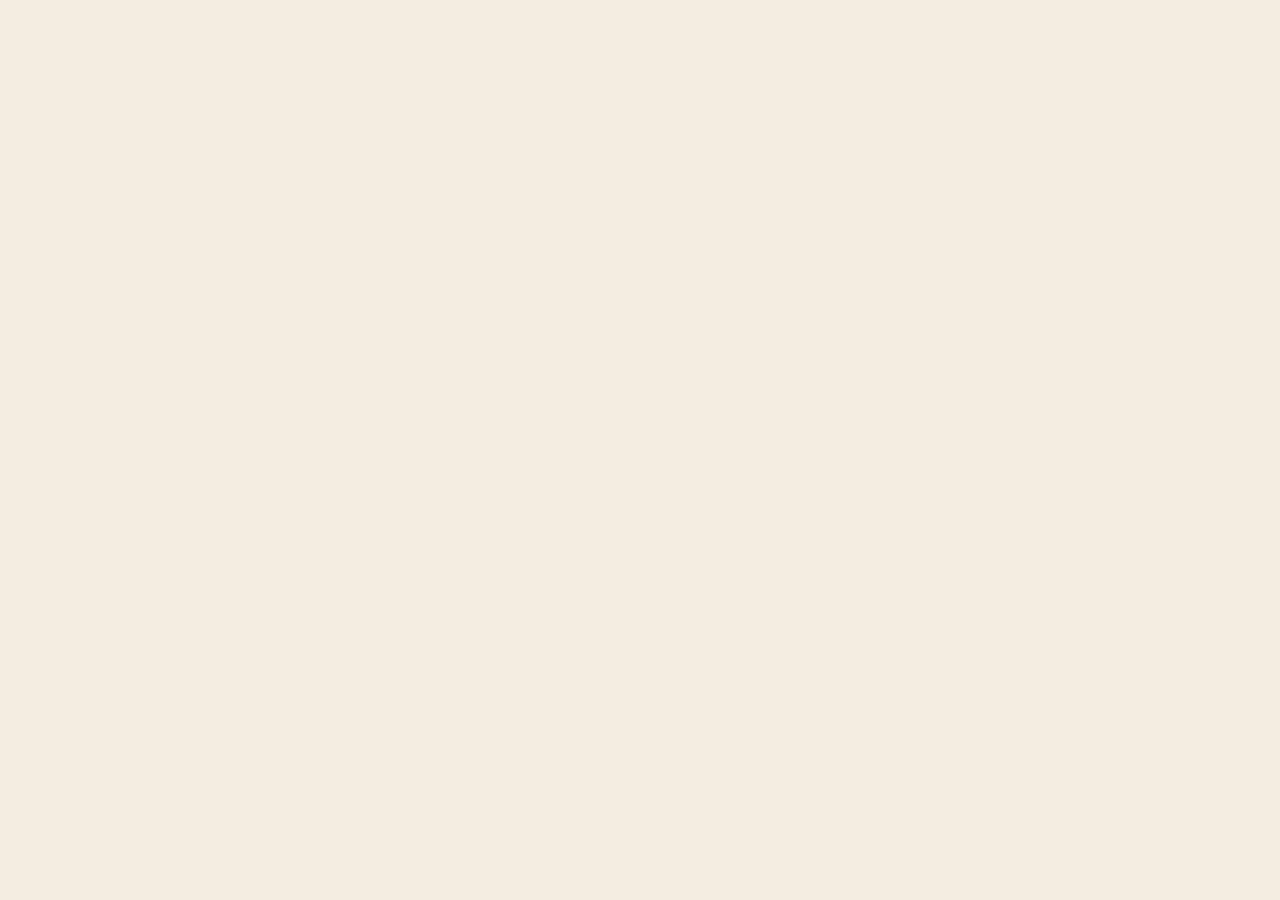
==== commit cc908e9f: "Alten statischen Erstanalyse-Fragebogen entfernt — /erstanalyse/ leitet auf den neuen React-Fragebog" ====
--- a/erstanalyse/index.html
+++ b/erstanalyse/index.html
@@ -2,785 +2,11 @@
 <html lang="de-CH">
 <head>
 <meta charset="utf-8">
-<meta name="viewport" content="width=device-width, initial-scale=1">
+<meta http-equiv="refresh" content="0; url=../ui_kits/website/erstanalyse.html">
 <meta name="robots" content="noindex,nofollow">
-<title>Simplaro Erstanalyse – Kurzer Fragebogen</title>
-<link rel="icon" type="image/png" href="assets/logo-mark-terra.png">
-<link rel="preconnect" href="https://fonts.googleapis.com">
-<link rel="preconnect" href="https://fonts.gstatic.com" crossorigin>
-<link href="https://fonts.googleapis.com/css2?family=Quicksand:wght@500;600;700&family=IBM+Plex+Mono:wght@400;500;600&display=swap" rel="stylesheet">
-<style>
-  :root {
-    --bg: #FBF4EE;
-    --bg-warm: #F4EDE1;
-    --bg-deep: #EAE0CC;
-    --card: #FFFDF8;
-    --ink: #1C1613;
-    --ink-soft: #5A524B;
-    --ink-faint: #8C8178;
-    --terra: #B25222;
-    --terra-dark: #9C4517;
-    --terra-bright: #E2652C;
-    --peach: #FFD9C2;
-    --peach-soft: #FFF3E8;
-    --line: #E2D5BC;
-  }
-  * { margin: 0; padding: 0; box-sizing: border-box; }
-  html { scroll-behavior: smooth; }
-  body {
-    font-family: 'Quicksand', sans-serif;
-    font-weight: 500;
-    background: var(--bg);
-    color: var(--ink);
-    line-height: 1.55;
-    -webkit-font-smoothing: antialiased;
-  }
-  .mono {
-    font-family: 'IBM Plex Mono', monospace;
-    font-size: 12px;
-    font-weight: 600;
-    letter-spacing: 0.06em;
-    text-transform: uppercase;
-  }
-
-  /* Fortschrittsbalken */
-  .progress-wrap {
-    position: fixed; top: 0; left: 0; right: 0; z-index: 50;
-    height: 6px; background: var(--bg-deep);
-  }
-  .progress-bar {
-    height: 100%; width: 0%;
-    background: linear-gradient(90deg, var(--terra), var(--terra-bright));
-    border-radius: 0 999px 999px 0;
-    transition: width 0.35s ease;
-  }
-
-  .shell { max-width: 720px; margin: 0 auto; padding: 34px 18px 80px; }
-
-  /* Kopf */
-  header { text-align: center; margin-bottom: 26px; }
-  header img.wordmark { width: 168px; max-width: 55%; height: auto; margin-bottom: 22px; }
-  .hero-card {
-    background: var(--card);
-    border: 1px solid var(--line);
-    border-radius: 26px;
-    overflow: hidden;
-    box-shadow: 0 18px 40px -12px rgba(60,20,5,0.18);
-    text-align: left;
-  }
-  .hero-img {
-    display: block; width: 100%; height: 210px;
-    object-fit: cover; object-position: center 30%;
-  }
-  .hero-body { padding: 26px 28px 30px; }
-  h1 {
-    font-size: clamp(24px, 5.5vw, 32px);
-    font-weight: 700;
-    letter-spacing: -0.02em;
-    line-height: 1.2;
-    margin: 10px 0 12px;
-  }
-  .hero-body p { color: var(--ink-soft); font-size: 16px; }
-  .pill {
-    display: inline-flex; align-items: center; gap: 7px;
-    background: var(--peach-soft);
-    color: var(--terra-dark);
-    border: 1px solid var(--peach);
-    border-radius: 999px;
-    padding: 6px 14px;
-  }
-
-  /* Frage-Blöcke */
-  section.block {
-    background: var(--card);
-    border: 1px solid var(--line);
-    border-radius: 24px;
-    padding: 26px 28px;
-    margin-top: 22px;
-    box-shadow: 0 10px 26px rgba(62,22,6,0.06);
-  }
-  .block-head { display: flex; align-items: center; gap: 12px; margin-bottom: 6px; }
-  .block-num {
-    flex: none;
-    width: 34px; height: 34px; border-radius: 999px;
-    background: var(--terra); color: #fff;
-    display: flex; align-items: center; justify-content: center;
-    font-weight: 700; font-size: 15px;
-  }
-  .block h2 { font-size: 20px; font-weight: 700; letter-spacing: -0.015em; }
-  .block-intro { color: var(--ink-faint); font-size: 14px; margin-bottom: 4px; }
-
-  fieldset { border: 0; margin-top: 20px; }
-  legend, .q-label {
-    display: block;
-    font-weight: 700; font-size: 16px;
-    letter-spacing: -0.01em;
-    margin-bottom: 10px;
-  }
-  .hint { font-weight: 500; color: var(--ink-faint); font-size: 13.5px; margin: -6px 0 10px; }
-  .req { color: var(--terra-bright); }
-
-  /* Chips (Radio + Checkbox) */
-  .chips { display: flex; flex-wrap: wrap; gap: 9px; }
-  .chips label {
-    position: relative; cursor: pointer;
-    display: inline-flex; align-items: center;
-    border: 1.5px solid var(--line);
-    background: var(--bg);
-    border-radius: 999px;
-    padding: 9px 16px;
-    font-size: 15px; font-weight: 600;
-    color: var(--ink-soft);
-    transition: all 0.15s ease;
-    user-select: none;
-  }
-  .chips label:hover { border-color: var(--terra-bright); color: var(--ink); }
-  .chips input { position: absolute; opacity: 0; pointer-events: none; }
-  .chips input:checked + span { color: inherit; }
-  .chips label:has(input:checked) {
-    background: var(--peach-soft);
-    border-color: var(--terra);
-    color: var(--terra-dark);
-    box-shadow: 0 2px 8px rgba(178,82,34,0.18);
-  }
-  .chips label:has(input:focus-visible) { outline: 2px solid var(--terra-bright); outline-offset: 2px; }
-
-  /* Textfelder */
-  input[type="text"], textarea {
-    width: 100%;
-    font-family: 'Quicksand', sans-serif;
-    font-size: 16px; font-weight: 600;
-    color: var(--ink);
-    background: var(--bg);
-    border: 1.5px solid var(--line);
-    border-radius: 14px;
-    padding: 13px 16px;
-    transition: border-color 0.15s ease;
-  }
-  textarea { min-height: 96px; resize: vertical; font-weight: 500; }
-  input[type="text"]:focus, textarea:focus {
-    outline: none; border-color: var(--terra);
-    background: #fff;
-  }
-  input::placeholder, textarea::placeholder { color: var(--ink-faint); font-weight: 500; }
-
-  /* Absenden */
-  .submit-zone { text-align: center; margin-top: 30px; }
-  button.send {
-    font-family: 'Quicksand', sans-serif;
-    font-size: 18px; font-weight: 700;
-    color: #fff; background: var(--terra);
-    border: 0; border-radius: 999px;
-    padding: 17px 44px;
-    cursor: pointer;
-    box-shadow: 0 10px 26px rgba(62,22,6,0.28);
-    transition: all 0.15s ease;
-  }
-  button.send:hover { background: var(--terra-dark); transform: translateY(-1px); }
-  button.send:disabled { opacity: 0.6; cursor: wait; transform: none; }
-  .submit-note { color: var(--ink-faint); font-size: 13.5px; margin-top: 14px; }
-  .form-error {
-    display: none;
-    margin-top: 16px; padding: 13px 18px;
-    background: #FBEAE5; color: #A83A08;
-    border: 1px solid #E98C58; border-radius: 14px;
-    font-weight: 600; font-size: 15px;
-  }
-
-  /* Erfolg */
-  #success { display: none; text-align: center; padding-top: 4vh; }
-  #success .hero-card { text-align: center; }
-  #success .hero-body { padding: 30px 28px 38px; }
-  #success h1 { margin-top: 4px; }
-  .potential-box {
-    margin: 22px 0 6px;
-    background: var(--peach-soft);
-    border: 1.5px solid var(--peach);
-    border-radius: 20px;
-    padding: 20px 22px 22px;
-    text-align: center;
-  }
-  .potential-box .mono { color: var(--terra-dark); }
-  .potential-amount {
-    font-family: 'IBM Plex Mono', monospace;
-    font-size: clamp(22px, 6vw, 30px);
-    font-weight: 600;
-    color: var(--terra-dark);
-    letter-spacing: -0.02em;
-    margin: 8px 0 6px;
-  }
-  .potential-box p { font-size: 14.5px; color: var(--ink-soft); }
-  .potential-chf {
-    color: var(--ink-soft) !important;
-    text-transform: none !important;
-    letter-spacing: 0 !important;
-    font-size: 14px !important;
-    margin: -2px 0 10px;
-  }
-  .potential-note { font-size: 12.5px !important; color: var(--ink-faint) !important; margin-top: 10px; }
-
-  footer {
-    text-align: center; margin-top: 38px;
-    color: var(--ink-faint); font-size: 13px;
-  }
-  footer a { color: var(--terra); font-weight: 600; text-decoration: none; }
-
-  @media (max-width: 480px) {
-    .shell { padding: 26px 12px 60px; }
-    section.block, .hero-body { padding-left: 20px; padding-right: 20px; }
-    section.block { padding-top: 22px; padding-bottom: 22px; border-radius: 20px; }
-    .hero-img { height: 165px; }
-    .chips label { padding: 10px 15px; }
-  }
-</style>
+<title>Simplaro Erstanalyse</title>
 </head>
-<body>
-
-<div class="progress-wrap" aria-hidden="true"><div class="progress-bar" id="progressBar"></div></div>
-
-<div class="shell">
-
-  <header>
-    <img class="wordmark" src="assets/logo-wordmark-terra.png" alt="Simplaro">
-    <div class="hero-card">
-      <img class="hero-img" src="assets/buerobot-phone.jpg" alt="Simplaro Bürobot mit Checkliste">
-      <div class="hero-body">
-        <span class="pill mono">⏱ Dauert keine 10 Minuten</span>
-        <h1>Kurzer Fragebogen vor unserem Termin</h1>
-        <p>Damit wir uns optimal auf das Gespräch vorbereiten können, möchten wir Ihren Betrieb ein wenig kennenlernen. Das meiste ist Ankreuzen — es gibt keine falschen Antworten, und Sie müssen nichts nachschlagen. Einfach so beantworten, wie es bei Ihnen im Alltag wirklich läuft.</p>
-      </div>
-    </div>
-  </header>
-
-  <form id="fragebogen" novalidate>
-    <input type="text" name="_gotcha" tabindex="-1" autocomplete="off" style="display:none" aria-hidden="true">
-
-    <!-- Block 1: Ihre Firma -->
-    <section class="block">
-      <div class="block-head"><div class="block-num">1</div><h2>Ihre Firma</h2></div>
-
-      <fieldset>
-        <label class="q-label" for="firma_name">Firma und Ihr Name <span class="req">*</span></label>
-        <input type="text" id="firma_name" name="Firma und Name" required placeholder="z.B. Muster Sanitär GmbH, Peter Muster">
-      </fieldset>
-
-      <fieldset>
-        <label class="q-label" for="branche">Was macht Ihre Firma? <span class="req">*</span></label>
-        <input type="text" id="branche" name="Branche und Tätigkeit" required placeholder="z.B. Plattenleger, Treuhand, Malergeschäft, Physiotherapie …">
-      </fieldset>
-
-      <fieldset>
-        <legend>Wie viele Personen arbeiten bei Ihnen?</legend>
-        <div class="chips">
-          <label><input type="radio" name="Mitarbeitende" value="Nur ich"><span>Nur ich</span></label>
-          <label><input type="radio" name="Mitarbeitende" value="2–5"><span>2–5</span></label>
-          <label><input type="radio" name="Mitarbeitende" value="6–15"><span>6–15</span></label>
-          <label><input type="radio" name="Mitarbeitende" value="16–50"><span>16–50</span></label>
-          <label><input type="radio" name="Mitarbeitende" value="Mehr als 50"><span>Mehr als 50</span></label>
-        </div>
-      </fieldset>
-
-      <fieldset>
-        <legend>Wer erledigt bei Ihnen die Büroarbeit?</legend>
-        <p class="hint">Mehrfachauswahl möglich.</p>
-        <div class="chips">
-          <label><input type="checkbox" name="Büroarbeit erledigt" value="Ich selbst"><span>Ich selbst</span></label>
-          <label><input type="checkbox" name="Büroarbeit erledigt" value="Partner:in / Familie"><span>Partner:in / Familie</span></label>
-          <label><input type="checkbox" name="Büroarbeit erledigt" value="Mitarbeiter:in"><span>Mitarbeiter:in</span></label>
-          <label><input type="checkbox" name="Büroarbeit erledigt" value="Extern (z.B. Treuhänder)"><span>Extern (z.B. Treuhänder)</span></label>
-        </div>
-      </fieldset>
-    </section>
-
-    <!-- Block 2: Ihre Werkzeuge -->
-    <section class="block">
-      <div class="block-head"><div class="block-num">2</div><h2>Ihre Werkzeuge</h2></div>
-      <p class="block-intro">Kreuzen Sie einfach an, was Sie heute nutzen — Mehrfachauswahl überall möglich.</p>
-
-      <fieldset>
-        <legend>E-Mail &amp; Office</legend>
-        <div class="chips">
-          <label><input type="checkbox" name="Tools E-Mail und Office" value="Microsoft 365 / Outlook"><span>Microsoft 365 / Outlook</span></label>
-          <label><input type="checkbox" name="Tools E-Mail und Office" value="Google (Gmail/Workspace)"><span>Google (Gmail)</span></label>
-          <label><input type="checkbox" name="Tools E-Mail und Office" value="Bluewin / GMX / Hostpoint o.ä."><span>Bluewin / GMX o.ä.</span></label>
-          <label><input type="checkbox" name="Tools E-Mail und Office" value="Word/Excel lokal installiert"><span>Word/Excel auf dem PC</span></label>
-          <label><input type="checkbox" name="Tools E-Mail und Office" value="Weiss nicht genau"><span>Weiss nicht genau</span></label>
-        </div>
-      </fieldset>
-
-      <fieldset>
-        <legend>Offerten &amp; Rechnungen</legend>
-        <div class="chips">
-          <label><input type="checkbox" name="Tools Offerten und Rechnungen" value="Word-/Excel-Vorlage"><span>Word-/Excel-Vorlage</span></label>
-          <label><input type="checkbox" name="Tools Offerten und Rechnungen" value="Bexio"><span>Bexio</span></label>
-          <label><input type="checkbox" name="Tools Offerten und Rechnungen" value="Klara"><span>Klara</span></label>
-          <label><input type="checkbox" name="Tools Offerten und Rechnungen" value="Branchensoftware"><span>Branchensoftware</span></label>
-          <label><input type="checkbox" name="Tools Offerten und Rechnungen" value="Von Hand / Papier"><span>Von Hand / Papier</span></label>
-          <label><input type="checkbox" name="Tools Offerten und Rechnungen" value="Macht jemand anderes für mich"><span>Macht jemand anderes</span></label>
-        </div>
-      </fieldset>
-
-      <fieldset>
-        <legend>Buchhaltung</legend>
-        <div class="chips">
-          <label><input type="checkbox" name="Tools Buchhaltung" value="Treuhänder macht alles"><span>Treuhänder macht alles</span></label>
-          <label><input type="checkbox" name="Tools Buchhaltung" value="Bexio"><span>Bexio</span></label>
-          <label><input type="checkbox" name="Tools Buchhaltung" value="Banana"><span>Banana</span></label>
-          <label><input type="checkbox" name="Tools Buchhaltung" value="Abacus"><span>Abacus</span></label>
-          <label><input type="checkbox" name="Tools Buchhaltung" value="Excel"><span>Excel</span></label>
-          <label><input type="checkbox" name="Tools Buchhaltung" value="Belege sammeln, Rest extern"><span>Belege sammeln, Rest extern</span></label>
-        </div>
-      </fieldset>
-
-      <fieldset>
-        <legend>Termine &amp; Planung</legend>
-        <div class="chips">
-          <label><input type="checkbox" name="Tools Termine und Planung" value="Papieragenda"><span>Papieragenda</span></label>
-          <label><input type="checkbox" name="Tools Termine und Planung" value="Outlook-/Google-Kalender"><span>Outlook-/Google-Kalender</span></label>
-          <label><input type="checkbox" name="Tools Termine und Planung" value="WhatsApp / Telefon"><span>WhatsApp / Telefon</span></label>
-          <label><input type="checkbox" name="Tools Termine und Planung" value="Planungstool / Software"><span>Planungstool / Software</span></label>
-        </div>
-      </fieldset>
-
-      <fieldset>
-        <legend>Dokumente &amp; Ablage</legend>
-        <div class="chips">
-          <label><input type="checkbox" name="Tools Ablage" value="Papierordner"><span>Papierordner</span></label>
-          <label><input type="checkbox" name="Tools Ablage" value="Ordner auf dem PC"><span>Ordner auf dem PC</span></label>
-          <label><input type="checkbox" name="Tools Ablage" value="Firmenserver / NAS"><span>Firmenserver / NAS</span></label>
-          <label><input type="checkbox" name="Tools Ablage" value="Cloud (Dropbox, OneDrive, Google Drive …)"><span>Cloud (Dropbox, OneDrive …)</span></label>
-        </div>
-      </fieldset>
-
-      <fieldset>
-        <label class="q-label" for="branchensoftware">Nutzen Sie spezielle Branchen-Software?</label>
-        <input type="text" id="branchensoftware" name="Branchensoftware" placeholder="z.B. Programm für Ihre Branche — Name genügt, sonst leer lassen">
-      </fieldset>
-    </section>
-
-    <!-- Block 3: Ihre Zeitfresser -->
-    <section class="block">
-      <div class="block-head"><div class="block-num">3</div><h2>Ihre Zeitfresser</h2></div>
-
-      <fieldset>
-        <legend>Welche Aufgaben kommen bei Ihnen immer wieder — und nerven?</legend>
-        <p class="hint">Alles ankreuzen, was zutrifft.</p>
-        <div class="chips">
-          <label><input type="checkbox" name="Wiederkehrende Aufgaben" value="Offerten schreiben"><span>Offerten schreiben</span></label>
-          <label><input type="checkbox" name="Wiederkehrende Aufgaben" value="Rechnungen und Mahnungen"><span>Rechnungen &amp; Mahnungen</span></label>
-          <label><input type="checkbox" name="Wiederkehrende Aufgaben" value="E-Mails beantworten"><span>E-Mails beantworten</span></label>
-          <label><input type="checkbox" name="Wiederkehrende Aufgaben" value="Terminkoordination"><span>Terminkoordination</span></label>
-          <label><input type="checkbox" name="Wiederkehrende Aufgaben" value="Dokumente suchen und ablegen"><span>Dokumente suchen &amp; ablegen</span></label>
-          <label><input type="checkbox" name="Wiederkehrende Aufgaben" value="Rapporte und Arbeitszeiten erfassen"><span>Rapporte / Arbeitszeiten</span></label>
-          <label><input type="checkbox" name="Wiederkehrende Aufgaben" value="Belege für die Buchhaltung"><span>Belege für die Buchhaltung</span></label>
-          <label><input type="checkbox" name="Wiederkehrende Aufgaben" value="Social Media und Werbung"><span>Social Media / Werbung</span></label>
-          <label><input type="checkbox" name="Wiederkehrende Aufgaben" value="Lohnadministration"><span>Lohnadministration</span></label>
-          <label><input type="checkbox" name="Wiederkehrende Aufgaben" value="Texte und Briefe formulieren"><span>Texte &amp; Briefe formulieren</span></label>
-        </div>
-      </fieldset>
-
-      <fieldset>
-        <legend>Wie viele Offerten schreiben Sie pro Monat?</legend>
-        <div class="chips">
-          <label><input type="radio" name="Offerten pro Monat" value="Keine / fast keine"><span>Keine / fast keine</span></label>
-          <label><input type="radio" name="Offerten pro Monat" value="1–5"><span>1–5</span></label>
-          <label><input type="radio" name="Offerten pro Monat" value="6–15"><span>6–15</span></label>
-          <label><input type="radio" name="Offerten pro Monat" value="16–40"><span>16–40</span></label>
-          <label><input type="radio" name="Offerten pro Monat" value="Mehr als 40"><span>Mehr als 40</span></label>
-        </div>
-      </fieldset>
-
-      <fieldset>
-        <legend>Wie lange brauchen Sie für eine typische Offerte?</legend>
-        <div class="chips">
-          <label><input type="radio" name="Dauer pro Offerte" value="Unter 30 Minuten"><span>Unter 30 Min.</span></label>
-          <label><input type="radio" name="Dauer pro Offerte" value="30–60 Minuten"><span>30–60 Min.</span></label>
-          <label><input type="radio" name="Dauer pro Offerte" value="1–2 Stunden"><span>1–2 Std.</span></label>
-          <label><input type="radio" name="Dauer pro Offerte" value="Mehr als 2 Stunden"><span>Mehr als 2 Std.</span></label>
-        </div>
-      </fieldset>
-
-      <fieldset>
-        <legend>Wie viele Rechnungen stellen Sie pro Monat?</legend>
-        <div class="chips">
-          <label><input type="radio" name="Rechnungen pro Monat" value="Keine / fast keine"><span>Keine / fast keine</span></label>
-          <label><input type="radio" name="Rechnungen pro Monat" value="1–10"><span>1–10</span></label>
-          <label><input type="radio" name="Rechnungen pro Monat" value="11–30"><span>11–30</span></label>
-          <label><input type="radio" name="Rechnungen pro Monat" value="31–100"><span>31–100</span></label>
-          <label><input type="radio" name="Rechnungen pro Monat" value="Mehr als 100"><span>Mehr als 100</span></label>
-        </div>
-      </fieldset>
-
-      <fieldset>
-        <label class="q-label" for="zeitfresser_top">Was ist Ihr grösster einzelner Zeitfresser? <span class="req">*</span></label>
-        <p class="hint">Die eine Sache, bei der Sie denken: «Das kostet mich jede Woche viel zu viel Zeit.»</p>
-        <textarea id="zeitfresser_top" name="Grösster Zeitfresser" required placeholder="In Ihren eigenen Worten — 1–2 Sätze genügen."></textarea>
-      </fieldset>
-
-      <fieldset>
-        <legend>Wie viele Stunden pro Woche gehen bei Ihnen insgesamt für Büroarbeit drauf?</legend>
-        <p class="hint">Grobe Schätzung genügt — alle Personen zusammengezählt.</p>
-        <div class="chips">
-          <label><input type="radio" name="Bürostunden pro Woche" value="Weniger als 5"><span>Weniger als 5</span></label>
-          <label><input type="radio" name="Bürostunden pro Woche" value="5–10"><span>5–10</span></label>
-          <label><input type="radio" name="Bürostunden pro Woche" value="10–20"><span>10–20</span></label>
-          <label><input type="radio" name="Bürostunden pro Woche" value="Mehr als 20"><span>Mehr als 20</span></label>
-        </div>
-      </fieldset>
-    </section>
-
-    <!-- Block 4: Digitalisierung & IT -->
-    <section class="block">
-      <div class="block-head"><div class="block-num">4</div><h2>Digitalisierung &amp; IT</h2></div>
-
-      <fieldset>
-        <legend>Wie läuft es bei Ihnen heute — eher Papier oder eher digital?</legend>
-        <div class="chips">
-          <label><input type="radio" name="Papier oder digital" value="Fast alles auf Papier"><span>Fast alles auf Papier</span></label>
-          <label><input type="radio" name="Papier oder digital" value="Gemischt, eher Papier"><span>Gemischt, eher Papier</span></label>
-          <label><input type="radio" name="Papier oder digital" value="Gemischt, eher digital"><span>Gemischt, eher digital</span></label>
-          <label><input type="radio" name="Papier oder digital" value="Fast alles digital"><span>Fast alles digital</span></label>
-        </div>
-      </fieldset>
-
-      <fieldset>
-        <legend>Wer kümmert sich um Ihre IT (Computer, Programme, Passwörter)?</legend>
-        <div class="chips">
-          <label><input type="radio" name="IT-Betreuung" value="Niemand so richtig"><span>Niemand so richtig</span></label>
-          <label><input type="radio" name="IT-Betreuung" value="Ich selbst"><span>Ich selbst</span></label>
-          <label><input type="radio" name="IT-Betreuung" value="Externer IT-Dienstleister"><span>Externer IT-Dienstleister</span></label>
-          <label><input type="radio" name="IT-Betreuung" value="Eigene IT-Person intern"><span>Eigene IT-Person intern</span></label>
-        </div>
-      </fieldset>
-    </section>
-
-    <!-- Block 5: Kundenkontakt & Aussenauftritt -->
-    <section class="block">
-      <div class="block-head"><div class="block-num">5</div><h2>Ihre Kunden &amp; Ihr Auftritt</h2></div>
-
-      <fieldset>
-        <legend>Wie kommen Kundenanfragen bei Ihnen an?</legend>
-        <div class="chips">
-          <label><input type="checkbox" name="Anfragekanäle" value="Telefon"><span>Telefon</span></label>
-          <label><input type="checkbox" name="Anfragekanäle" value="WhatsApp / SMS"><span>WhatsApp / SMS</span></label>
-          <label><input type="checkbox" name="Anfragekanäle" value="E-Mail"><span>E-Mail</span></label>
-          <label><input type="checkbox" name="Anfragekanäle" value="Website-Formular"><span>Website-Formular</span></label>
-          <label><input type="checkbox" name="Anfragekanäle" value="Social Media"><span>Social Media</span></label>
-          <label><input type="checkbox" name="Anfragekanäle" value="Empfehlung / Laufkundschaft"><span>Empfehlung / Laufkundschaft</span></label>
-        </div>
-      </fieldset>
-
-      <fieldset>
-        <legend>Gehen Anrufe verloren, wenn Sie unterwegs oder im Termin sind?</legend>
-        <div class="chips">
-          <label><input type="radio" name="Verpasste Anrufe" value="Ja, öfter"><span>Ja, öfter</span></label>
-          <label><input type="radio" name="Verpasste Anrufe" value="Manchmal"><span>Manchmal</span></label>
-          <label><input type="radio" name="Verpasste Anrufe" value="Combox, ich rufe zurück"><span>Combox, ich rufe zurück</span></label>
-          <label><input type="radio" name="Verpasste Anrufe" value="Nein, jemand nimmt ab"><span>Nein, jemand nimmt ab</span></label>
-        </div>
-      </fieldset>
-
-      <fieldset>
-        <legend>Stellen Kunden oft dieselben Fragen (Preise, Ablauf, Termine …)?</legend>
-        <div class="chips">
-          <label><input type="radio" name="Gleiche Kundenfragen" value="Ja, ständig"><span>Ja, ständig</span></label>
-          <label><input type="radio" name="Gleiche Kundenfragen" value="Ab und zu"><span>Ab und zu</span></label>
-          <label><input type="radio" name="Gleiche Kundenfragen" value="Selten"><span>Selten</span></label>
-        </div>
-      </fieldset>
-
-      <fieldset>
-        <legend>Wie steht es um Ihre Website?</legend>
-        <div class="chips">
-          <label><input type="radio" name="Website-Status" value="Keine Website"><span>Keine Website</span></label>
-          <label><input type="radio" name="Website-Status" value="Vorhanden, aber veraltet"><span>Vorhanden, aber veraltet</span></label>
-          <label><input type="radio" name="Website-Status" value="Aktuell"><span>Aktuell</span></label>
-          <label><input type="radio" name="Website-Status" value="Aktuell mit Online-Funktionen"><span>Aktuell, mit Online-Funktionen</span></label>
-        </div>
-      </fieldset>
-    </section>
-
-    <!-- Block 6: Ihr Team & Sie -->
-    <section class="block">
-      <div class="block-head"><div class="block-num">6</div><h2>Ihr Team &amp; Sie</h2></div>
-
-      <fieldset>
-        <legend>Wie steht Ihr Team Veränderungen und neuen Tools gegenüber?</legend>
-        <div class="chips">
-          <label><input type="radio" name="Team-Haltung" value="Offen und neugierig"><span>Offen und neugierig</span></label>
-          <label><input type="radio" name="Team-Haltung" value="Gemischt"><span>Gemischt</span></label>
-          <label><input type="radio" name="Team-Haltung" value="Eher zurückhaltend"><span>Eher zurückhaltend</span></label>
-          <label><input type="radio" name="Team-Haltung" value="Schwer zu sagen"><span>Schwer zu sagen</span></label>
-        </div>
-      </fieldset>
-
-      <fieldset>
-        <legend>Wer soll bei Ihnen den Umgang mit KI lernen?</legend>
-        <div class="chips">
-          <label><input type="radio" name="KI-Schulung für" value="Das ganze Team"><span>Das ganze Team</span></label>
-          <label><input type="radio" name="KI-Schulung für" value="Einzelne Schlüsselpersonen"><span>Einzelne Schlüsselpersonen</span></label>
-          <label><input type="radio" name="KI-Schulung für" value="Erst einmal nur ich"><span>Erst einmal nur ich</span></label>
-          <label><input type="radio" name="KI-Schulung für" value="Noch unklar"><span>Noch unklar</span></label>
-        </div>
-      </fieldset>
-
-      <fieldset>
-        <legend>Wünschen Sie sich neben der Technik auch Begleitung für sich und Ihr Team — Führung, Veränderung, Entlastung?</legend>
-        <div class="chips">
-          <label><input type="radio" name="Coaching-Interesse" value="Ja, das interessiert mich"><span>Ja, das interessiert mich</span></label>
-          <label><input type="radio" name="Coaching-Interesse" value="Vielleicht, erzählen Sie mehr"><span>Vielleicht, erzählen Sie mehr</span></label>
-          <label><input type="radio" name="Coaching-Interesse" value="Nein, im Moment nur Technik"><span>Nein, im Moment nur Technik</span></label>
-        </div>
-      </fieldset>
-    </section>
-
-    <!-- Block 7: KI & Erwartungen -->
-    <section class="block">
-      <div class="block-head"><div class="block-num">7</div><h2>KI &amp; Ihre Erwartungen</h2></div>
-
-      <fieldset>
-        <legend>Haben Sie schon einmal KI ausprobiert (z.B. ChatGPT)?</legend>
-        <div class="chips">
-          <label><input type="radio" name="KI-Erfahrung" value="Noch nie"><span>Noch nie</span></label>
-          <label><input type="radio" name="KI-Erfahrung" value="Privat mal ausprobiert"><span>Privat mal ausprobiert</span></label>
-          <label><input type="radio" name="KI-Erfahrung" value="Geschäftlich gelegentlich"><span>Geschäftlich gelegentlich</span></label>
-          <label><input type="radio" name="KI-Erfahrung" value="Regelmässig im Einsatz"><span>Regelmässig im Einsatz</span></label>
-        </div>
-      </fieldset>
-
-      <fieldset>
-        <label class="q-label" for="erwartungen">Was erhoffen Sie sich von unserem Termin?</label>
-        <p class="hint">Optional — aber es hilft uns, das Gespräch auf Sie zuzuschneiden.</p>
-        <textarea id="erwartungen" name="Erwartungen an den Termin" placeholder="z.B. «Weniger Abende im Büro», «Endlich verstehen, was KI für uns kann» …"></textarea>
-      </fieldset>
-    </section>
-
-    <!-- Block 8: Kontakt -->
-    <section class="block">
-      <div class="block-head"><div class="block-num">8</div><h2>So erreichen wir Sie</h2></div>
-
-      <fieldset>
-        <label class="q-label" for="kontakt_email">Ihre E-Mail-Adresse <span class="req">*</span></label>
-        <input type="email" id="kontakt_email" name="E-Mail" required placeholder="z.B. peter.muster@muster-gmbh.ch">
-      </fieldset>
-
-      <fieldset>
-        <label class="q-label" for="kontakt_tel">Telefon</label>
-        <p class="hint">Optional — falls Sie lieber angerufen werden.</p>
-        <input type="tel" id="kontakt_tel" name="Telefon" placeholder="z.B. 079 123 45 67">
-      </fieldset>
-
-      <fieldset>
-        <legend>Wann möchten Sie etwas verändern?</legend>
-        <div class="chips">
-          <label><input type="radio" name="Zeithorizont" value="So bald wie möglich"><span>So bald wie möglich</span></label>
-          <label><input type="radio" name="Zeithorizont" value="In den nächsten 3–6 Monaten"><span>In den nächsten 3–6 Monaten</span></label>
-          <label><input type="radio" name="Zeithorizont" value="Ich möchte mich erst informieren"><span>Ich möchte mich erst informieren</span></label>
-        </div>
-      </fieldset>
-    </section>
-
-    <div class="submit-zone">
-      <button type="submit" class="send" id="sendBtn">Antworten absenden →</button>
-      <div class="form-error" id="formError"></div>
-      <p class="submit-note">Ihre Angaben gehen direkt an Simplaro, werden vertraulich behandelt und ausschliesslich für Ihre Erstanalyse und die Kontaktaufnahme verwendet — keine Werbung, keine Weitergabe.</p>
-    </div>
-  </form>
-
-  <!-- Erfolgs-Screen -->
-  <div id="success">
-    <div class="hero-card">
-      <img class="hero-img" src="assets/buerobot-phone.jpg" alt="Simplaro Bürobot">
-      <div class="hero-body">
-        <span class="pill mono">✓ Angekommen</span>
-        <h1 id="successTitle">Herzlichen Dank!</h1>
-        <p>Ihre Antworten sind bei uns eingetroffen. Wir schauen sie uns vor unserem Termin genau an — so können wir die gemeinsame Zeit voll für Ihre Themen nutzen.</p>
-        <div class="potential-box" id="potentialBox" style="display:none">
-          <span class="mono">💡 Ihre Ersteinschätzung</span>
-          <div class="potential-amount" id="potentialAmount"></div>
-          <div class="potential-chf mono" id="potentialChf"></div>
-          <p id="potentialText"></p>
-          <p id="potentialHebel" style="font-size:14px; color:var(--terra-dark); font-weight:600;"></p>
-          <p class="potential-note" id="potentialNote">Grobe Ersteinschätzung — was bei Ihnen wirklich drinliegt, schauen wir im Termin gemeinsam an.</p>
-        </div>
-        <p>Bis bald!<br><strong>Ihr Simplaro-Team</strong></p>
-      </div>
-    </div>
-  </div>
-
-  <footer>
-    <img src="assets/logo-mark-terra.png" alt="" width="26" height="29" style="opacity:0.85"><br>
-    Simplaro GmbH · Zürich · <a href="mailto:hallo@simplaro.ch">hallo@simplaro.ch</a>
-  </footer>
-
-</div>
-
-<script>
-(function () {
-  var ENDPOINT = 'https://formspree.io/f/xvzjnjnv';
-  var WORKER_URL = 'https://simplaro-erstanalyse.philkrieger4.workers.dev';
-
-  var form = document.getElementById('fragebogen');
-  var bar = document.getElementById('progressBar');
-  var sendBtn = document.getElementById('sendBtn');
-  var errBox = document.getElementById('formError');
-
-  // Fortschritt: Anteil beantworteter Fragengruppen
-  var groupNames = (function () {
-    var names = [];
-    form.querySelectorAll('input[name], textarea[name]').forEach(function (el) {
-      if (el.name === '_gotcha') return;
-      if (names.indexOf(el.name) === -1) names.push(el.name);
-    });
-    return names;
-  })();
-
-  function updateProgress() {
-    var done = 0;
-    groupNames.forEach(function (name) {
-      var els = form.querySelectorAll('[name="' + CSS.escape(name) + '"]');
-      var answered = false;
-      els.forEach(function (el) {
-        if ((el.type === 'radio' || el.type === 'checkbox') ? el.checked : el.value.trim() !== '') answered = true;
-      });
-      if (answered) done++;
-    });
-    bar.style.width = Math.round((done / groupNames.length) * 100) + '%';
-  }
-  form.addEventListener('input', updateProgress);
-  form.addEventListener('change', updateProgress);
-
-  function showError(msg) {
-    errBox.textContent = msg;
-    errBox.style.display = 'block';
-  }
-
-  form.addEventListener('submit', function (e) {
-    e.preventDefault();
-    errBox.style.display = 'none';
-
-    // Pflichtfelder prüfen
-    var missing = null;
-    form.querySelectorAll('[required]').forEach(function (el) {
-      if (!missing && el.value.trim() === '') missing = el;
-    });
-    if (missing) {
-      showError('Bitte füllen Sie noch die mit * markierten Felder aus.');
-      missing.scrollIntoView({ behavior: 'smooth', block: 'center' });
-      missing.focus({ preventScroll: true });
-      return;
-    }
-
-    var data = new FormData(form);
-    var firma = (data.get('Firma und Name') || '').toString().trim();
-    data.append('_subject', 'Simplaro Erstanalyse: ' + (firma || 'Neue Antwort'));
-    var replyMail = (data.get('E-Mail') || '').toString().trim();
-    if (replyMail) data.append('_replyto', replyMail);
-
-    function fmtCHF(n) {
-      n = Math.round(n / 500) * 500;
-      return n.toString().replace(/\B(?=(\d{3})+(?!\d))/g, "'");
-    }
-    function fmtH(n) { return (Math.round(n * 2) / 2).toString().replace('.', ','); }
-
-    // Antworten als Objekt für die KI-Einschätzung
-    var antworten = {};
-    data.forEach(function (v, k) {
-      if (k === '_gotcha' || k === '_subject' || k === '_replyto' || v === '') return;
-      antworten[k] = antworten[k] ? antworten[k] + ', ' + v : v;
-    });
-
-    // Fallback: konservative Formel (Routineanteil 40–55% × Automatisierungsgrad ~30–50% → netto 15–25%)
-    function fallbackAssessment() {
-      var bands = { 'Weniger als 5': [2, 5], '5–10': [5, 10], '10–20': [10, 20], 'Mehr als 20': [20, 30] };
-      var band = bands[data.get('Bürostunden pro Woche')];
-      if (!band) return null;
-      var aufgaben = data.getAll('Wiederkehrende Aufgaben').slice(0, 3);
-      return {
-        stunden_pro_woche_min: band[0] * 0.15,
-        stunden_pro_woche_max: band[1] * 0.25,
-        chf_pro_jahr_min: band[0] * 0.15 * 46 * 100,
-        chf_pro_jahr_max: band[1] * 0.25 * 46 * 100,
-        einschaetzung: 'So viel wiederkehrende Büroarbeit lässt sich bei Ihnen erfahrungsgemäss automatisieren' +
-          (aufgaben.length ? ' — vor allem bei: ' + aufgaben.join(', ') + '.' : '.'),
-        top_hebel: aufgaben,
-        vorbehalt: null
-      };
-    }
-
-    // KI-Einschätzung vom Simplaro-Worker (Claude); bei Fehler/Timeout → Formel-Fallback
-    function getAssessment() {
-      var ctrl = new AbortController();
-      var timer = setTimeout(function () { ctrl.abort(); }, 35000);
-      return fetch(WORKER_URL, {
-        method: 'POST',
-        headers: { 'Content-Type': 'application/json' },
-        body: JSON.stringify({ antworten: antworten }),
-        signal: ctrl.signal
-      }).then(function (res) {
-        clearTimeout(timer);
-        if (!res.ok) throw new Error('HTTP ' + res.status);
-        return res.json();
-      }).then(function (a) {
-        if (typeof a.stunden_pro_woche_min !== 'number' || typeof a.chf_pro_jahr_min !== 'number') throw new Error('bad shape');
-        return a;
-      }).catch(function () {
-        clearTimeout(timer);
-        return fallbackAssessment();
-      });
-    }
-
-    sendBtn.disabled = true;
-    sendBtn.textContent = 'Ihre Antworten werden ausgewertet …';
-
-    getAssessment().then(function (a) {
-      if (a) {
-        data.append('Ersteinschätzung Sparpotenzial (auto)',
-          'ca. ' + fmtH(a.stunden_pro_woche_min) + '–' + fmtH(a.stunden_pro_woche_max) + ' Std./Woche' +
-          ' ≈ CHF ' + fmtCHF(a.chf_pro_jahr_min) + '–' + fmtCHF(a.chf_pro_jahr_max) + ' pro Jahr | ' +
-          a.einschaetzung +
-          (a.top_hebel && a.top_hebel.length ? ' | Hebel: ' + a.top_hebel.join(', ') : '') +
-          (a.vorbehalt ? ' | Vorbehalt: ' + a.vorbehalt : ''));
-      }
-
-      sendBtn.textContent = 'Wird gesendet …';
-      return fetch(ENDPOINT, {
-        method: 'POST',
-        body: data,
-        headers: { 'Accept': 'application/json' }
-      }).then(function (res) {
-        if (!res.ok) throw new Error('HTTP ' + res.status);
-        var vorname = firma.split(',').pop().trim().split(' ')[0];
-        if (vorname && firma.indexOf(',') !== -1) {
-          document.getElementById('successTitle').textContent = 'Herzlichen Dank, ' + vorname + '!';
-        }
-        if (a) {
-          document.getElementById('potentialAmount').textContent =
-            'ca. ' + fmtH(a.stunden_pro_woche_min) + '–' + fmtH(a.stunden_pro_woche_max) + ' Std. pro Woche';
-          document.getElementById('potentialChf').textContent =
-            '≈ CHF ' + fmtCHF(a.chf_pro_jahr_min) + '–' + fmtCHF(a.chf_pro_jahr_max) + ' pro Jahr';
-          document.getElementById('potentialText').textContent = a.einschaetzung;
-          document.getElementById('potentialHebel').textContent =
-            (a.top_hebel && a.top_hebel.length) ? 'Ihre grössten Hebel: ' + a.top_hebel.join(' · ') : '';
-          if (a.vorbehalt) {
-            document.getElementById('potentialNote').textContent =
-              a.vorbehalt + ' Was bei Ihnen wirklich drinliegt, schauen wir im Termin gemeinsam an.';
-          }
-          document.getElementById('potentialBox').style.display = 'block';
-        }
-        form.style.display = 'none';
-        document.querySelector('header').style.display = 'none';
-        document.getElementById('success').style.display = 'block';
-        bar.style.width = '100%';
-        window.scrollTo({ top: 0, behavior: 'smooth' });
-      });
-    }).catch(function () {
-      sendBtn.disabled = false;
-      sendBtn.textContent = 'Antworten absenden →';
-      showError('Hoppla — das Senden hat nicht geklappt. Bitte versuchen Sie es nochmals oder schicken Sie uns Ihre Antworten per E-Mail an hallo@simplaro.ch.');
-    });
-  });
-})();
-</script>
+<body style="font-family:sans-serif;background:#F4EDE1;color:#1C1613;display:grid;place-items:center;height:100vh;margin:0">
+<p>Weiterleitung zur <a href="../ui_kits/website/erstanalyse.html" style="color:#B25222">Erstanalyse</a> …</p>
 </body>
 </html>
